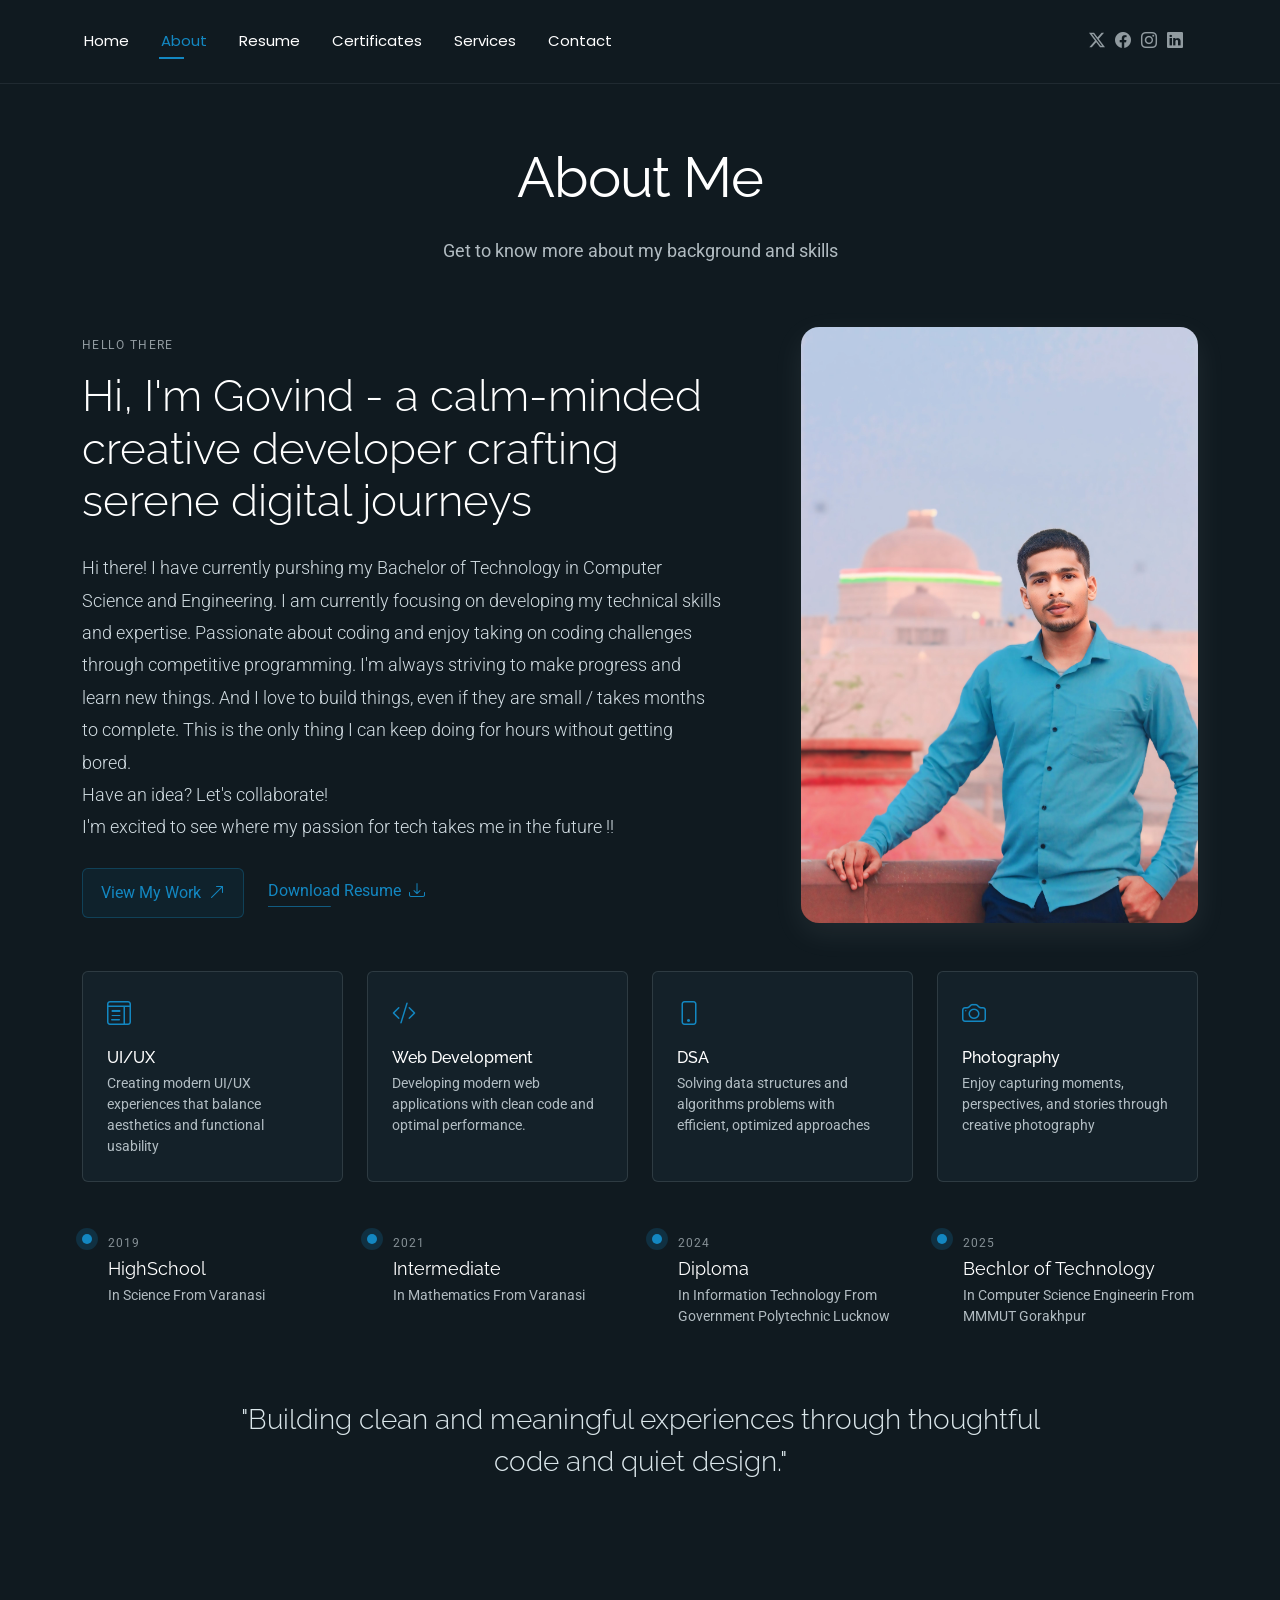
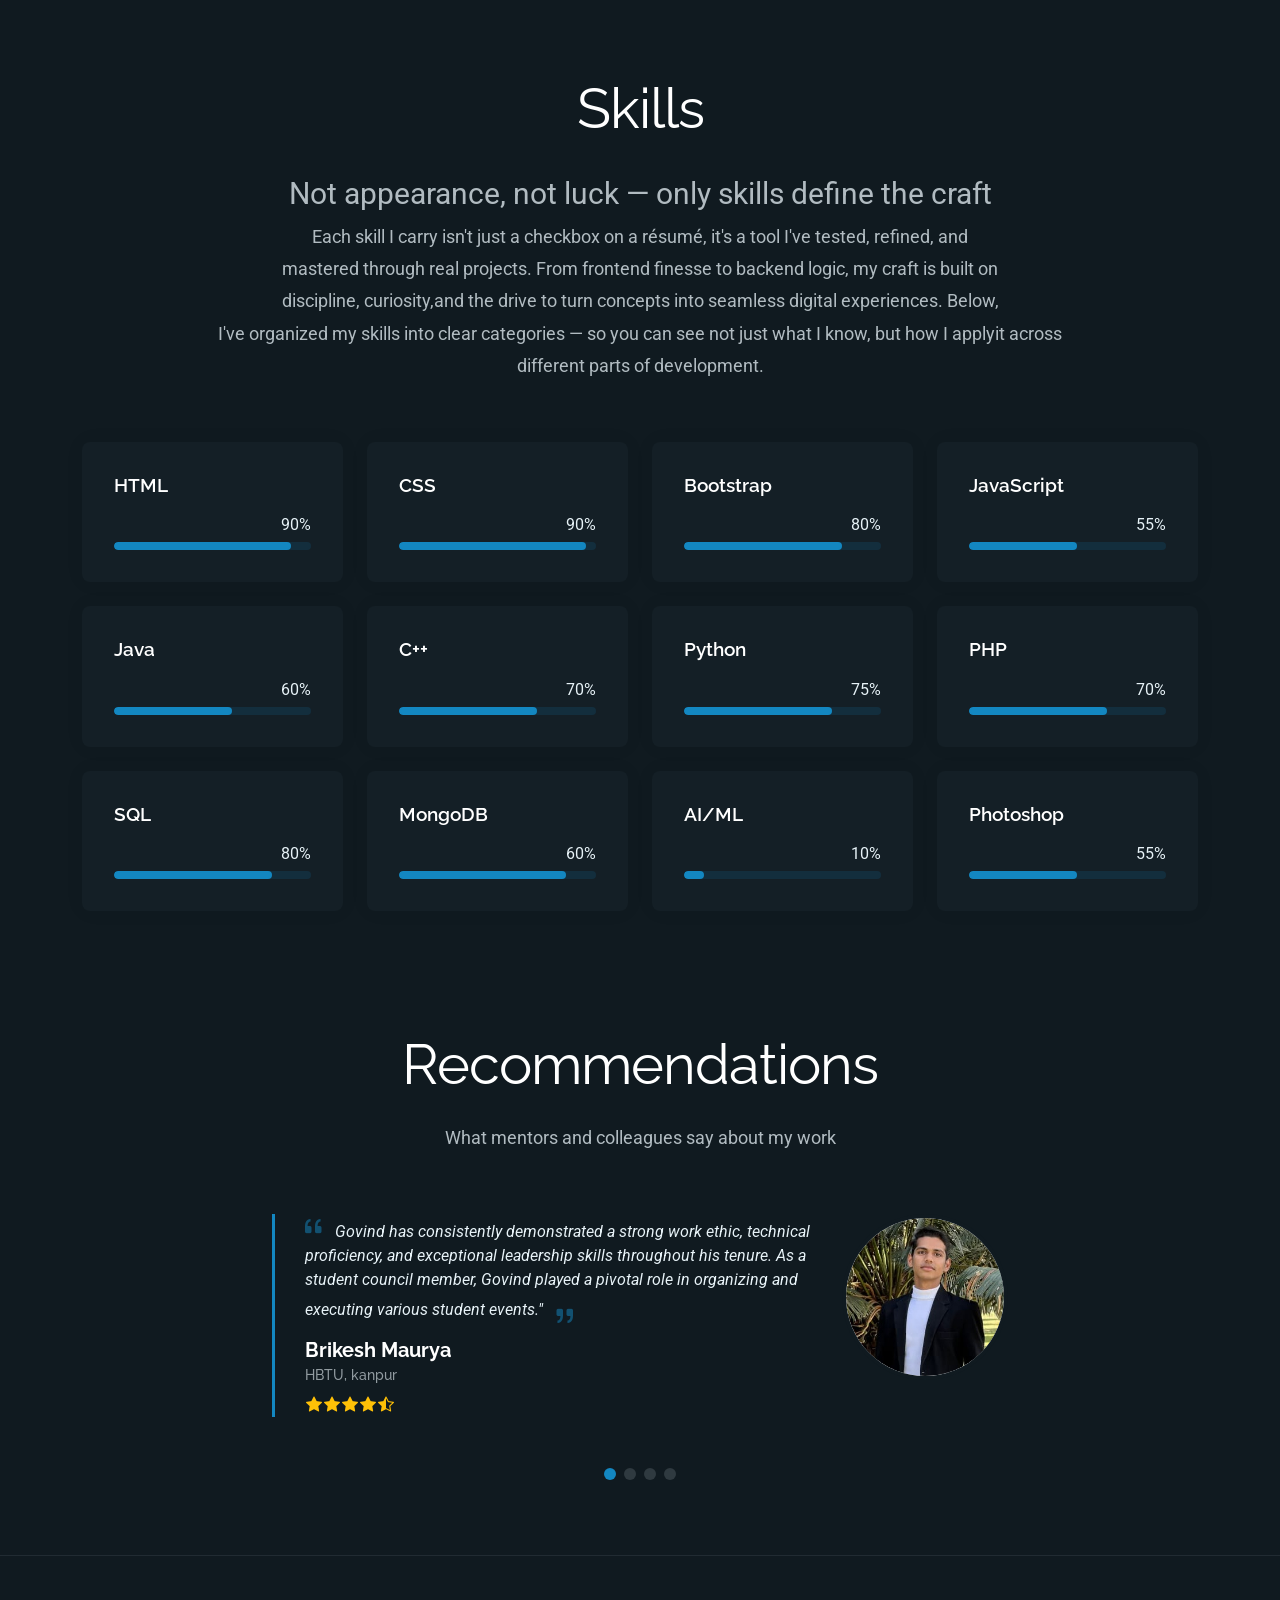
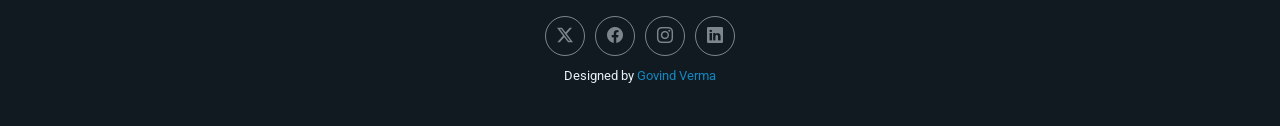
==== about.html @ 62020ef5 "Restructured project folders for Netlify deployment" ====
<!DOCTYPE html>
<html lang="en">

<head>
  <meta charset="utf-8">
  <meta content="width=device-width, initial-scale=1.0" name="viewport">
  <title>About-Govind Verma || Software Engineer</title>
  <meta name="description" content="">
  <meta name="keywords" content="">

  <!-- Favicons -->
  <link href="assets/img/profile/icon.png" rel="icon">
  <!-- Fonts -->
  <link href="https://fonts.googleapis.com" rel="preconnect">
  <link href="https://fonts.gstatic.com" rel="preconnect" crossorigin>
  <link href="https://fonts.googleapis.com/css2?family=Roboto:ital,wght@0,100;0,300;0,400;0,500;0,700;0,900;1,100;1,300;1,400;1,500;1,700;1,900&family=Poppins:ital,wght@0,100;0,200;0,300;0,400;0,500;0,600;0,700;0,800;0,900;1,100;1,200;1,300;1,400;1,500;1,600;1,700;1,800;1,900&family=Raleway:ital,wght@0,100;0,200;0,300;0,400;0,500;0,600;0,700;0,800;0,900;1,100;1,200;1,300;1,400;1,500;1,600;1,700;1,800;1,900&display=swap" rel="stylesheet">

  <!-- Vendor CSS Files -->
  <link href="assets/vendor/bootstrap/css/bootstrap.min.css" rel="stylesheet">
  <link href="assets/vendor/bootstrap-icons/bootstrap-icons.css" rel="stylesheet">
  <link href="assets/vendor/aos/aos.css" rel="stylesheet">
  <link href="assets/vendor/swiper/swiper-bundle.min.css" rel="stylesheet">
  <link href="assets/vendor/glightbox/css/glightbox.min.css" rel="stylesheet">

  <!-- Main CSS File -->
  <link href="assets/css/main.css" rel="stylesheet">
</head>

<body class="about-page">

  <header id="header" class="header d-flex align-items-center light-background sticky-top">
    <div class="container position-relative d-flex align-items-center justify-content-between">
      <nav id="navmenu" class="navmenu">
        <ul>
          <li><a href="index.html" >Home</a></li>
          <li><a href="about.html" class="active">About</a></li>
          <li><a href="resume.html">Resume</a></li>
          <li><a href="portfolio.html">Certificates</a></li>
          <li><a href="services.html">Services</a></li>
          <li><a href="contact.html">Contact</a></li>
        </ul>
        <i class="mobile-nav-toggle d-xl-none bi bi-list"></i>
      </nav>

       <div class="header-social-links">
        <a href="#" class="twitter"><i class="bi bi-twitter-x"></i></a>
        <a href="#" class="facebook"><i class="bi bi-facebook"></i></a>
        <a href="#" class="instagram"><i class="bi bi-instagram"></i></a>
        <a href="https://www.linkedin.com/in/govindverma07" class="linkedin"><i class="bi bi-linkedin"></i></a>
      </div>
    </div>
  </header>

  <main class="main">

    <!-- About Section -->
    <section id="about" class="about section">

      <!-- Section Title -->
      <div class="container section-title" data-aos="fade-up">
        <h2>About Me</h2>
        <p>Get to know more about my background and skills</p>
      </div><!-- End Section Title -->

      <div class="container" data-aos="fade-up" data-aos-delay="100">

        <!-- Intro + Photo -->
        <div class="row align-items-center justify-content-between gy-5 mb-5">
          <div class="col-lg-7" data-aos="fade-right" data-aos-delay="150">
            <div class="intro-content">
              <span class="eyebrow">Hello there</span>
              <h2 class="headline">Hi, I'm Govind - a calm-minded creative developer crafting serene digital journeys</h2>
              <p class="lead">
Hi there! I have currently purshing my Bachelor of Technology in Computer Science and Engineering.
I am currently focusing on developing my technical skills and expertise.
Passionate about coding and enjoy taking on coding challenges through competitive programming. I'm always striving to make progress and learn new things.
And I love to build things, even if they are small / takes months to complete. This is the only thing I can keep doing for hours without getting bored.
<br> Have an idea? Let's collaborate! <br>
I'm excited to see where my passion for tech takes me in the future !!              </p>
<div class="cta-group">
                <a href="#portfolio" class="btn-ghost">
                  View My Work <i class="bi bi-arrow-up-right"></i>
                </a>
                <a href="assets/img/Govind Detailed Resume.pdf" class="link-underline">
                  Download Resume <i class="bi bi-download"></i>
                </a>
              </div>
            </div>
          </div>

          <div class="col-lg-5" data-aos="zoom-in" data-aos-delay="250">
            <figure class="profile-figure text-center text-lg-end">
              <img src="assets/img/profile/img5.jpg" alt="Portrait of Alex" class="img-fluid profile-photo">
            </figure>
          </div>
        </div>
        <!-- End Intro + Photo -->

        <!-- Skills Grid -->
        <div class="mb-5">
          <div class="row g-4">
            <div class="col-6 col-md-4 col-lg-3" data-aos="fade-up" data-aos-delay="120">
              <div class="skill-item">
                <i class="bi bi-layout-text-window"></i>
                <h3>UI/UX</h3>
                <p>Creating modern UI/UX experiences that balance aesthetics and functional usability</p>
              </div>
            </div>
            <div class="col-6 col-md-4 col-lg-3" data-aos="fade-up" data-aos-delay="180">
              <div class="skill-item">
                <i class="bi bi-code-slash"></i>
                <h3>Web Development </h3>
                <p>Developing modern web applications with clean code and optimal performance.</p>
              </div>
            </div>
            <div class="col-6 col-md-4 col-lg-3" data-aos="fade-up" data-aos-delay="240">
              <div class="skill-item">
                <i class="bi bi-phone"></i>
                <h3>DSA</h3>
                <p>Solving data structures and algorithms problems with efficient, optimized approaches</p>
              </div>
            </div>
            <div class="col-6 col-md-4 col-lg-3" data-aos="fade-up" data-aos-delay="300">
              <div class="skill-item">
                <i class="bi bi-camera"></i>
                <h3>Photography</h3>
                <p>Enjoy capturing moments, perspectives, and stories through creative photography</p>
              </div>
            </div>
          </div>
        </div>
        <!-- End Skills Grid -->

        <!-- Journey Timeline -->
        <div class="mb-5">
          <div class="row g-4">
            <div class="col-md-6 col-lg-3" data-aos="fade-up" data-aos-delay="120">
              <article class="timeline-item">
                <span class="dot"></span>
                <time>2019</time>
                <h4>HighSchool</h4>
                <p>In Science From Varanasi</p>
              </article>
            </div>
            <div class="col-md-6 col-lg-3" data-aos="fade-up" data-aos-delay="180">
              <article class="timeline-item">
                <span class="dot"></span>
                <time>2021</time>
                <h4>Intermediate</h4>
                <p>In Mathematics From Varanasi</p>
              </article>
            </div>
            <div class="col-md-6 col-lg-3" data-aos="fade-up" data-aos-delay="240">
              <article class="timeline-item">
                <span class="dot"></span>
                <time>2024</time>
                <h4>Diploma</h4>
                <p>In Information Technology From Government Polytechnic Lucknow</p>
              </article>
            </div>
            <div class="col-md-6 col-lg-3" data-aos="fade-up" data-aos-delay="300">
              <article class="timeline-item">
                <span class="dot"></span>
                <time>2025</time>
                <h4>Bechlor of Technology </h4>
                <p>In Computer Science Engineerin From MMMUT Gorakhpur</p>
              </article>
            </div>
          </div>
        </div>
        <!-- End Journey Timeline -->

        <!-- Quote -->
        <blockquote class="personal-quote text-center mb-5" data-aos="fade-down" data-aos-delay="200">
          <p>"Building clean and meaningful experiences through thoughtful code and quiet design."</p>
        </blockquote>
        <!-- End Quote -->
      </div>

    </section><!-- /About Section -->

    <!-- Skills Section -->
    <section id="skills" class="skills section">

      <!-- Section Title -->
      <div class="container section-title" data-aos="fade-up">
        <h2>Skills</h2>
        <p style="font-size: 30px;">Not appearance, not luck — only skills define the craft</p>
        <p>Each skill I carry isn't just a checkbox on a résumé, it's a tool I've tested, refined, and mastered through real projects. From frontend finesse to backend logic, my craft is built on discipline, curiosity,and the drive to turn concepts into seamless digital experiences.
Below,<br> 
I've organized my skills into clear categories — so you can see not just what I know, but how I applyit across different parts of development.</p>
      </div><!-- End Section Title -->

      <div class="container" data-aos="fade-up" data-aos-delay="100">

        <div class="row g-4 skills-animation">

          <div class="col-md-6 col-lg-3" data-aos="fade-up" data-aos-delay="100">
            <div class="skill-box">
              <h3>HTML</h3>
              <span class="text-end d-block">90%</span>
              <div class="progress">
                <div class="progress-bar" role="progressbar" aria-valuenow="90" aria-valuemin="0" aria-valuemax="100"></div>
              </div>
            </div>
          </div>

          <div class="col-md-6 col-lg-3" data-aos="fade-up" data-aos-delay="200">
            <div class="skill-box">
              <h3>CSS</h3>
              <span class="text-end d-block">90%</span>
              <div class="progress">
                <div class="progress-bar" role="progressbar" aria-valuenow="95" aria-valuemin="0" aria-valuemax="100"></div>
              </div>
            </div>
          </div>

          <div class="col-md-6 col-lg-3" data-aos="fade-up" data-aos-delay="300">
            <div class="skill-box">
              <h3>Bootstrap</h3>
              <span class="text-end d-block">80%</span>
              <div class="progress">
                <div class="progress-bar" role="progressbar" aria-valuenow="80" aria-valuemin="0" aria-valuemax="100"></div>
              </div>
            </div>
          </div>

          <div class="col-md-6 col-lg-3" data-aos="fade-up" data-aos-delay="400">
            <div class="skill-box">
              <h3>JavaScript</h3>
              <span class="text-end d-block">55%</span>
              <div class="progress">
                <div class="progress-bar" role="progressbar" aria-valuenow="55" aria-valuemin="0" aria-valuemax="100">
                </div>
              </div>
            </div>
          </div>

        </div>

      </div><br>
      <div class="container" data-aos="fade-up" data-aos-delay="100">

        <div class="row g-4 skills-animation">

          <div class="col-md-6 col-lg-3" data-aos="fade-up" data-aos-delay="100">
            <div class="skill-box">
              <h3>Java</h3>
              <span class="text-end d-block">60%</span>
              <div class="progress">
                <div class="progress-bar" role="progressbar" aria-valuenow="60" aria-valuemin="0" aria-valuemax="100"></div>
              </div>
            </div>
          </div>

          <div class="col-md-6 col-lg-3" data-aos="fade-up" data-aos-delay="200">
            <div class="skill-box">
              <h3>C++</h3>
              <span class="text-end d-block">70%</span>
              <div class="progress">
                <div class="progress-bar" role="progressbar" aria-valuenow="70" aria-valuemin="0" aria-valuemax="100"></div>
              </div>
            </div>
          </div>

          <div class="col-md-6 col-lg-3" data-aos="fade-up" data-aos-delay="300">
            <div class="skill-box">
              <h3>Python</h3>
              <span class="text-end d-block">75%</span>
              <div class="progress">
                <div class="progress-bar" role="progressbar" aria-valuenow="75" aria-valuemin="0" aria-valuemax="100"></div>
              </div>
            </div>
          </div>

          <div class="col-md-6 col-lg-3" data-aos="fade-up" data-aos-delay="400">
            <div class="skill-box">
              <h3>PHP</h3>
              <span class="text-end d-block">70%</span>
              <div class="progress">
                <div class="progress-bar" role="progressbar" aria-valuenow="70" aria-valuemin="0" aria-valuemax="100">
                </div>
              </div>
            </div>
          </div>
        </div>
      </div><br>
<div class="container" data-aos="fade-up" data-aos-delay="100">

        <div class="row g-4 skills-animation">

          <div class="col-md-6 col-lg-3" data-aos="fade-up" data-aos-delay="100">
            <div class="skill-box">
              <h3>SQL</h3>
              <span class="text-end d-block">80%</span>
              <div class="progress">
                <div class="progress-bar" role="progressbar" aria-valuenow="80" aria-valuemin="0" aria-valuemax="100"></div>
              </div>
            </div>
          </div>

          <div class="col-md-6 col-lg-3" data-aos="fade-up" data-aos-delay="200">
            <div class="skill-box">
              <h3>MongoDB</h3>
              <span class="text-end d-block">60%</span>
              <div class="progress">
                <div class="progress-bar" role="progressbar" aria-valuenow="85" aria-valuemin="0" aria-valuemax="100"></div>
              </div>
            </div>
          </div>

          <div class="col-md-6 col-lg-3" data-aos="fade-up" data-aos-delay="300">
            <div class="skill-box">
              <h3>AI/ML</h3>
              <span class="text-end d-block">10%</span>
              <div class="progress">
                <div class="progress-bar" role="progressbar" aria-valuenow="10" aria-valuemin="0" aria-valuemax="100"></div>
              </div>
            </div>
          </div>

          <div class="col-md-6 col-lg-3" data-aos="fade-up" data-aos-delay="400">
            <div class="skill-box">
              <h3>Photoshop</h3>
              <span class="text-end d-block">55%</span>
              <div class="progress">
                <div class="progress-bar" role="progressbar" aria-valuenow="55" aria-valuemin="0" aria-valuemax="100">
                </div>
              </div>
            </div>
          </div>
        </div>
      </div>
    </section><!-- /Skills Section -->
    <!-- Testimonials Section -->
    <section id="testimonials" class="testimonials section">

      <!-- Section Title -->
      <div class="container section-title" data-aos="fade-up">
        <h2>Recommendations</h2>
        <p>What mentors and colleagues say about my work</p>
      </div><!-- End Section Title -->

      <div class="container" data-aos="fade-up" data-aos-delay="100">

        <div class="swiper init-swiper">
          <script type="application/json" class="swiper-config">
            {
              "loop": true,
              "speed": 600,
              "autoplay": {
                "delay": 5000
              },
              "slidesPerView": "auto",
              "pagination": {
                "el": ".swiper-pagination",
                "type": "bullets",
                "clickable": true
              }
            }
          </script>
          <div class="swiper-wrapper">

            <div class="swiper-slide">
              <div class="testimonial-item">
                <div class="row gy-4 justify-content-center">
                  <div class="col-lg-6">
                    <div class="testimonial-content">
                      <p>
                        <i class="bi bi-quote quote-icon-left"></i>
                        <span>Govind has consistently demonstrated a strong work ethic, technical proficiency, and exceptional leadership skills throughout his tenure. As a student council member, Govind played a pivotal role in organizing and executing various student events."</span>
                        <i class="bi bi-quote quote-icon-right"></i>
                      </p>
                      <h3>Brikesh Maurya</h3>
                      <h4>HBTU, kanpur</h4>
                      <div class="stars">
                        <i class="bi bi-star-fill"></i><i class="bi bi-star-fill"></i><i class="bi bi-star-fill"></i><i class="bi bi-star-fill"></i><i class="bi bi-star-half"></i>
                      </div>
                    </div>
                  </div>
                  <div class="col-lg-2 text-center">
                    <img src="assets/img/person/Brikesh.jpg" class="img-fluid testimonial-img" alt="">
                  </div>
                </div>
              </div>
            </div><!-- End testimonial item -->

            <div class="swiper-slide">
              <div class="testimonial-item">
                <div class="row gy-4 justify-content-center">
                  <div class="col-lg-6">
                    <div class="testimonial-content">
                      <p>
                        <i class="bi bi-quote quote-icon-left"></i>
                        <span>I am pleased to recommend Govind for his exceptional technical and leadership skills. As a Technical Executive, he oversaw technical operations using advanced methodologies to achieve project milestones and foster innovation.</span>
                        <i class="bi bi-quote quote-icon-right"></i>
                      </p>
                      <h3>Shahjad Ali</h3>
                      <h4>MMMUT, Gorakhpur</h4>
                      <div class="stars">
                        <i class="bi bi-star-fill"></i><i class="bi bi-star-fill"></i><i class="bi bi-star-fill"></i><i class="bi bi-star-fill"></i><i class="bi bi-star-fill"></i>
                      </div>
                    </div>
                  </div>
                  <div class="col-lg-2 text-center">
                    <img src="assets/img/person/Shahjad.jpeg" class="img-fluid testimonial-img" alt="">
                  </div>
                </div>
              </div>
            </div><!-- End testimonial item -->

            <div class="swiper-slide">
              <div class="testimonial-item">
                <div class="row gy-4 justify-content-center">
                  <div class="col-lg-6">
                    <div class="testimonial-content">
                      <p>
                        <i class="bi bi-quote quote-icon-left"></i>
                        <span>I consider myself incredibly fortunate to have met Govind during our university journey. He has been an exceptional friend and a pillar of support throughout our time in the Computer Science and Engineering department.</span>
                        <i class="bi bi-quote quote-icon-right"></i>
                      </p>
                      <h3>Ankur Kumar</h3>
                      <h4>MMMUT, Gorakhpur</h4>
                      <div class="stars">
                        <i class="bi bi-star-fill"></i><i class="bi bi-star-fill"></i><i class="bi bi-star-fill"></i><i class="bi bi-star-half"></i><i class="bi bi-star-half"></i>
                      </div>
                    </div>
                  </div>
                  <div class="col-lg-2 text-center">
                    <img src="assets/img/person/Ankur.jpeg" class="img-fluid testimonial-img" alt="">
                  </div>
                </div>
              </div>
            </div><!-- End testimonial item -->

            <div class="swiper-slide">
              <div class="testimonial-item">
                <div class="row gy-4 justify-content-center">
                  <div class="col-lg-6">
                    <div class="testimonial-content">
                      <p>
                        <i class="bi bi-quote quote-icon-left"></i>
                        <span>Govind Verma is the ideal front-ender: incredibly knowledgeable on the technical end, but with a thoughtful and keen eye to the human elements that produce delightful experiences. We've had the pleasure of working together on technical writing projects and I always walk away a better person from them.</span>
                        <i class="bi bi-quote quote-icon-right"></i>
                      </p>
                      <h3>Nikhil Rai </h3>
                      <h4>UI/UX Designer, Noida</h4>
                      <div class="stars">
                        <i class="bi bi-star-fill"></i><i class="bi bi-star-fill"></i><i class="bi bi-star-fill"></i><i class="bi bi-star-half"></i><i class="bi bi-star-half"></i>
                      </div>
                    </div>
                  </div>
                  <div class="col-lg-2 text-center">
                    <img src="assets/img/person/Nikhil Rai.jpg" class="img-fluid testimonial-img" alt="">
                  </div>
                </div>
              </div>
            </div><!-- End testimonial item -->

          </div>
          <div class="swiper-pagination"></div>
        </div>

      </div>

    </section><!-- /Testimonials Section -->

  </main>

<footer id="footer" class="footer">

    <div class="container">
      <div class="social-links d-flex justify-content-center">
        <a href="#" class="twitter"><i class="bi bi-twitter-x"></i></a>
        <a href="#" class="facebook"><i class="bi bi-facebook"></i></a>
        <a href="#" class="instagram"><i class="bi bi-instagram"></i></a>
        <a href="https://www.linkedin.com/in/govindverma07" class="linkedin"><i class="bi bi-linkedin"></i></a>
      
      </div>
      <div class="credits">
        Designed by <a href="https://www.linkedin.com/in/govindverma07">Govind Verma</a>
      </div>
    </div>

  </footer>

  <!-- Scroll Top -->
  <a href="#" id="scroll-top" class="scroll-top d-flex align-items-center justify-content-center"><i class="bi bi-arrow-up-short"></i></a>

  <!-- Preloader -->
  <div id="preloader"></div>

  <!-- Vendor JS Files -->
  <script src="assets/vendor/bootstrap/js/bootstrap.bundle.min.js"></script>
  <script src="assets/vendor/php-email-form/validate.js"></script>
  <script src="assets/vendor/aos/aos.js"></script>
  <script src="assets/vendor/typed.js/typed.umd.js"></script>
  <script src="assets/vendor/waypoints/noframework.waypoints.js"></script>
  <script src="assets/vendor/purecounter/purecounter_vanilla.js"></script>
  <script src="assets/vendor/swiper/swiper-bundle.min.js"></script>
  <script src="assets/vendor/imagesloaded/imagesloaded.pkgd.min.js"></script>
  <script src="assets/vendor/isotope-layout/isotope.pkgd.min.js"></script>
  <script src="assets/vendor/glightbox/js/glightbox.min.js"></script>

  <!-- Main JS File -->
  <script src="assets/js/main.js"></script>

</body>

</html>
---- assets/css/main.css ----
/**
* Template Name: FolioOne
* Template URL: https://bootstrapmade.com/folioone-bootstrap-portfolio-website-template/
* Updated: Aug 23 2025 with Bootstrap v5.3.7
* Author: BootstrapMade.com
* License: https://bootstrapmade.com/license/
*/

/*--------------------------------------------------------------
# Font & Color Variables
# Help: https://bootstrapmade.com/color-system/
--------------------------------------------------------------*/
/* Fonts */
:root {
  --default-font: "Roboto",  system-ui, -apple-system, "Segoe UI", Roboto, "Helvetica Neue", Arial, "Noto Sans", "Liberation Sans", sans-serif, "Apple Color Emoji", "Segoe UI Emoji", "Segoe UI Symbol", "Noto Color Emoji";
  --heading-font: "Raleway",  sans-serif;
  --nav-font: "Poppins",  sans-serif;
}

/* Global Colors - The following color variables are used throughout the website. Updating them here will change the color scheme of the entire website */
:root { 
  --background-color: #101a20; /* Background color for the entire website, including individual sections */
  --default-color: #e7f2f7; /* Default color used for the majority of the text content across the entire website */
  --heading-color: #ffffff; /* Color for headings, subheadings and title throughout the website */
  --accent-color: #1387c1; /* Accent color that represents your brand on the website. It's used for buttons, links, and other elements that need to stand out */
  --surface-color: #141f26; /* The surface color is used as a background of boxed elements within sections, such as cards, icon boxes, or other elements that require a visual separation from the global background. */
  --contrast-color: #ffffff; /* Contrast color for text, ensuring readability against backgrounds of accent, heading, or default colors. */
}

/* Nav Menu Colors - The following color variables are used specifically for the navigation menu. They are separate from the global colors to allow for more customization options */
:root {
  --nav-color: #ffffff;  /* The default color of the main navmenu links */
  --nav-hover-color: #1387c1; /* Applied to main navmenu links when they are hovered over or active */
  --nav-mobile-background-color: #213642; /* Used as the background color for mobile navigation menu */
  --nav-dropdown-background-color: #051117; /* Used as the background color for dropdown items that appear when hovering over primary navigation items */
  --nav-dropdown-color: #e7f2f7; /* Used for navigation links of the dropdown items in the navigation menu. */
  --nav-dropdown-hover-color: #1387c1; /* Similar to --nav-hover-color, this color is applied to dropdown navigation links when they are hovered over. */
}

/* Color Presets - These classes override global colors when applied to any section or element, providing reuse of the sam color scheme. */

.light-background {
  --background-color: #142027;
  --surface-color: #325264;
}

.dark-background {
  --background-color: #0b1419;
  --default-color: #ffffff;
  --heading-color: #ffffff;
  --surface-color: #252525;
  --contrast-color: #ffffff;
}

/* Smooth scroll */
:root {
  scroll-behavior: smooth;
}

/*--------------------------------------------------------------
# General Styling & Shared Classes
--------------------------------------------------------------*/
body {
  color: var(--default-color);
  background-color: var(--background-color);
  font-family: var(--default-font);
}

a {
  color: var(--accent-color);
  text-decoration: none;
  transition: 0.3s;
}

a:hover {
  color: color-mix(in srgb, var(--accent-color), transparent 25%);
  text-decoration: none;
}

h1,
h2,
h3,
h4,
h5,
h6 {
  color: var(--heading-color);
  font-family: var(--heading-font);
}

/* PHP Email Form Messages
------------------------------*/
.php-email-form .error-message {
  display: none;
  background: #df1529;
  color: #ffffff;
  text-align: left;
  padding: 15px;
  margin-bottom: 24px;
  font-weight: 600;
}

.php-email-form .sent-message {
  display: none;
  color: #ffffff;
  background: #059652;
  text-align: center;
  padding: 15px;
  margin-bottom: 24px;
  font-weight: 600;
}

.php-email-form .loading {
  display: none;
  background: var(--surface-color);
  text-align: center;
  padding: 15px;
  margin-bottom: 24px;
}

.php-email-form .loading:before {
  content: "";
  display: inline-block;
  border-radius: 50%;
  width: 24px;
  height: 24px;
  margin: 0 10px -6px 0;
  border: 3px solid var(--accent-color);
  border-top-color: var(--surface-color);
  animation: php-email-form-loading 1s linear infinite;
}

@keyframes php-email-form-loading {
  0% {
    transform: rotate(0deg);
  }

  100% {
    transform: rotate(360deg);
  }
}

/*--------------------------------------------------------------
# Global Header
--------------------------------------------------------------*/
.header {
  --background-color: rgba(255, 255, 255, 0);
  color: var(--default-color);
  background-color: var(--background-color);
  padding: 15px 0;
  transition: all 0.5s;
  z-index: 997;
  border-bottom: 1px solid color-mix(in srgb, var(--default-color), transparent 92%);
}

.header .logo {
  line-height: 1;
}

.header .logo img {
  max-height: 36px;
  margin-right: 8px;
}

.header .logo h1 {
  font-size: 32px;
  margin: 0;
  font-weight: 400;
  color: var(--heading-color);
}

.header .header-social-links {
  padding-right: 15px;
}

.header .header-social-links a {
  color: color-mix(in srgb, var(--default-color), transparent 40%);
  padding-left: 6px;
  display: inline-block;
  transition: 0.3s;
  font-size: 16px;
}

.header .header-social-links a:hover {
  color: var(--default-color);
}

.header .header-social-links a i {
  line-height: 0px;
}

@media (max-width: 1200px) {
  .header .logo {
    order: 1;
  }

  .header .header-social-links {
    order: 2;
  }

  .header .navmenu {
    order: 3;
  }
}

/* Global Header on Scroll
------------------------------*/
.scrolled .header {
  --background-color: rgba(16, 26, 32, 0.9);
}

/*--------------------------------------------------------------
# Navigation Menu
--------------------------------------------------------------*/
/* Desktop Navigation */
@media (min-width: 1200px) {
  .navmenu {
    padding: 0;
  }

  .navmenu ul {
    margin: 0;
    padding: 0;
    display: flex;
    list-style: none;
    align-items: center;
  }

  .navmenu li {
    position: relative;
  }

  .navmenu>ul>li {
    white-space: nowrap;
    padding: 15px 28px 15px 0;
  }

  .navmenu>ul>li:last-child {
    padding-right: 0;
  }

  .navmenu a,
  .navmenu a:focus {
    color: var(--nav-color);
    font-size: 15px;
    padding: 0 2px;
    font-family: var(--nav-font);
    font-weight: 400;
    display: flex;
    align-items: center;
    justify-content: space-between;
    white-space: nowrap;
    transition: 0.3s;
    position: relative;
  }

  .navmenu a i,
  .navmenu a:focus i {
    font-size: 12px;
    line-height: 0;
    margin-left: 5px;
    transition: 0.3s;
  }

  .navmenu>ul>li>a:before {
    content: "";
    position: absolute;
    height: 2px;
    bottom: -6px;
    left: 0;
    background-color: var(--nav-hover-color);
    visibility: hidden;
    width: 0px;
    transition: all 0.3s ease-in-out 0s;
  }

  .navmenu a:hover:before,
  .navmenu li:hover>a:before,
  .navmenu .active:before {
    visibility: visible;
    width: 25px;
  }

  .navmenu li:hover>a,
  .navmenu .active,
  .navmenu .active:focus {
    color: var(--nav-hover-color);
  }

  .navmenu .dropdown ul {
    margin: 0;
    padding: 10px 0;
    background: var(--nav-dropdown-background-color);
    display: block;
    position: absolute;
    visibility: hidden;
    left: -5px;
    top: 130%;
    opacity: 0;
    transition: 0.3s;
    border-radius: 4px;
    z-index: 99;
    box-shadow: 0px 0px 30px rgba(0, 0, 0, 0.1);
  }

  .navmenu .dropdown ul li {
    min-width: 200px;
  }

  .navmenu .dropdown ul a {
    padding: 10px 20px;
    font-size: 15px;
    text-transform: none;
    color: var(--nav-dropdown-color);
  }

  .navmenu .dropdown ul a i {
    font-size: 12px;
  }

  .navmenu .dropdown ul a:hover,
  .navmenu .dropdown ul .active:hover,
  .navmenu .dropdown ul li:hover>a {
    color: var(--nav-dropdown-hover-color);
  }

  .navmenu .dropdown:hover>ul {
    opacity: 1;
    top: 100%;
    visibility: visible;
  }

  .navmenu .dropdown .dropdown ul {
    top: 0;
    left: -90%;
    visibility: hidden;
  }

  .navmenu .dropdown .dropdown:hover>ul {
    opacity: 1;
    top: 0;
    left: -100%;
    visibility: visible;
  }
}

/* Mobile Navigation */
@media (max-width: 1199px) {
  .mobile-nav-toggle {
    color: var(--nav-color);
    font-size: 28px;
    line-height: 0;
    margin-right: 10px;
    cursor: pointer;
    transition: color 0.3s;
  }

  .navmenu {
    padding: 0;
    z-index: 9997;
  }

  .navmenu ul {
    display: none;
    list-style: none;
    position: absolute;
    inset: 60px 20px 20px 20px;
    padding: 10px 0;
    margin: 0;
    border-radius: 6px;
    background-color: var(--nav-mobile-background-color);
    border: 1px solid color-mix(in srgb, var(--default-color), transparent 90%);
    box-shadow: none;
    overflow-y: auto;
    transition: 0.3s;
    z-index: 9998;
  }

  .navmenu a,
  .navmenu a:focus {
    color: var(--nav-dropdown-color);
    padding: 10px 20px;
    font-family: var(--nav-font);
    font-size: 17px;
    font-weight: 500;
    display: flex;
    align-items: center;
    justify-content: space-between;
    white-space: nowrap;
    transition: 0.3s;
  }

  .navmenu a i,
  .navmenu a:focus i {
    font-size: 12px;
    line-height: 0;
    margin-left: 5px;
    width: 30px;
    height: 30px;
    display: flex;
    align-items: center;
    justify-content: center;
    border-radius: 50%;
    transition: 0.3s;
    background-color: color-mix(in srgb, var(--accent-color), transparent 90%);
  }

  .navmenu a i:hover,
  .navmenu a:focus i:hover {
    background-color: var(--accent-color);
    color: var(--contrast-color);
  }

  .navmenu a:hover,
  .navmenu .active,
  .navmenu .active:focus {
    color: var(--nav-dropdown-hover-color);
  }

  .navmenu .active i,
  .navmenu .active:focus i {
    background-color: var(--accent-color);
    color: var(--contrast-color);
    transform: rotate(180deg);
  }

  .navmenu .dropdown ul {
    position: static;
    display: none;
    z-index: 99;
    padding: 10px 0;
    margin: 10px 20px;
    background-color: var(--nav-dropdown-background-color);
    transition: all 0.5s ease-in-out;
  }

  .navmenu .dropdown ul ul {
    background-color: rgba(33, 37, 41, 0.1);
  }

  .navmenu .dropdown>.dropdown-active {
    display: block;
    background-color: rgba(33, 37, 41, 0.03);
  }

  .mobile-nav-active {
    overflow: hidden;
  }

  .mobile-nav-active .mobile-nav-toggle {
    color: #fff;
    position: absolute;
    font-size: 32px;
    top: 15px;
    right: 15px;
    margin-right: 0;
    z-index: 9999;
  }

  .mobile-nav-active .navmenu {
    position: fixed;
    overflow: hidden;
    inset: 0;
    background: rgba(33, 37, 41, 0.8);
    transition: 0.3s;
  }

  .mobile-nav-active .navmenu>ul {
    display: block;
  }
}

/*--------------------------------------------------------------
# Global Footer
--------------------------------------------------------------*/
.footer {
  color: var(--default-color);
  background-color: var(--background-color);
  font-size: 14px;
  padding: 40px 0;
  position: relative;
  border-top: 1px solid color-mix(in srgb, var(--default-color), transparent 92%);
}

.footer .copyright p {
  margin-bottom: 0;
}

.footer .social-links {
  margin-top: 20px;
}

.footer .social-links a {
  display: flex;
  align-items: center;
  justify-content: center;
  width: 40px;
  height: 40px;
  border-radius: 50%;
  border: 1px solid color-mix(in srgb, var(--default-color), transparent 50%);
  font-size: 16px;
  color: color-mix(in srgb, var(--default-color), transparent 50%);
  margin: 0 5px;
  transition: 0.3s;
}

.footer .social-links a:hover {
  color: var(--accent-color);
  border-color: var(--accent-color);
}

.footer .credits {
  margin-top: 10px;
  font-size: 13px;
  text-align: center;
}

/*--------------------------------------------------------------
# Preloader
--------------------------------------------------------------*/
#preloader {
  position: fixed;
  inset: 0;
  z-index: 9999;
  overflow: hidden;
  background-color: var(--background-color);
  transition: all 0.6s ease-out;
  width: 100%;
  height: 100vh;
}

#preloader:before,
#preloader:after {
  content: "";
  position: absolute;
  border: 4px solid var(--accent-color);
  border-radius: 50%;
  animation: animate-preloader 2s cubic-bezier(0, 0.2, 0.8, 1) infinite;
}

#preloader:after {
  animation-delay: -0.5s;
}

@keyframes animate-preloader {
  0% {
    width: 10px;
    height: 10px;
    top: calc(50% - 5px);
    left: calc(50% - 5px);
    opacity: 1;
  }

  100% {
    width: 72px;
    height: 72px;
    top: calc(50% - 36px);
    left: calc(50% - 36px);
    opacity: 0;
  }
}

/*--------------------------------------------------------------
# Scroll Top Button
--------------------------------------------------------------*/
.scroll-top {
  position: fixed;
  visibility: hidden;
  opacity: 0;
  right: 15px;
  bottom: -15px;
  z-index: 99999;
  background-color: var(--accent-color);
  width: 44px;
  height: 44px;
  border-radius: 50px;
  transition: all 0.4s;
}

.scroll-top i {
  font-size: 24px;
  color: var(--contrast-color);
  line-height: 0;
}

.scroll-top:hover {
  background-color: color-mix(in srgb, var(--accent-color), transparent 20%);
  color: var(--contrast-color);
}

.scroll-top.active {
  visibility: visible;
  opacity: 1;
  bottom: 15px;
}

/*--------------------------------------------------------------
# Disable aos animation delay on mobile devices
--------------------------------------------------------------*/
@media screen and (max-width: 768px) {
  [data-aos-delay] {
    transition-delay: 0 !important;
  }
}

/*--------------------------------------------------------------
# Global Page Titles & Breadcrumbs
--------------------------------------------------------------*/
.page-title {
  color: var(--default-color);
  background-color: var(--background-color);
  position: relative;
}

.page-title .heading {
  padding: 80px 0;
  border-top: 1px solid color-mix(in srgb, var(--default-color), transparent 90%);
}

.page-title .heading h1 {
  font-size: 38px;
  font-weight: 700;
}

.page-title nav {
  background-color: color-mix(in srgb, var(--default-color), transparent 96%);
  padding: 20px 0;
}

.page-title nav ol {
  display: flex;
  flex-wrap: wrap;
  list-style: none;
  padding: 0;
  margin: 0;
  font-size: 16px;
  font-weight: 400;
}

.page-title nav ol li+li {
  padding-left: 10px;
}

.page-title nav ol li+li::before {
  content: "/";
  display: inline-block;
  padding-right: 10px;
  color: color-mix(in srgb, var(--default-color), transparent 70%);
}

/*--------------------------------------------------------------
# Global Sections
--------------------------------------------------------------*/
section,
.section {
  color: var(--default-color);
  background-color: var(--background-color);
  padding: 60px 0;
  scroll-margin-top: 100px;
  overflow: clip;
}

@media (max-width: 1199px) {

  section,
  .section {
    scroll-margin-top: 66px;
  }
}

/*--------------------------------------------------------------
# Global Section Titles
--------------------------------------------------------------*/
.section-title {
  text-align: center;
  padding-bottom: 60px;
  position: relative;
}

.section-title h2 {
  font-size: 3.5rem;
  font-weight: 400;
  line-height: 1.2;
  color: var(--heading-color);
  margin-bottom: 1.5rem;
  letter-spacing: -1px;
}

@media (max-width: 768px) {
  .section-title h2 {
    font-size: 2.5rem;
  }
}

.section-title p {
  font-size: 1.125rem;
  line-height: 1.8;
  color: color-mix(in srgb, var(--default-color), transparent 25%);
  max-width: 900px;
  margin: 0 auto;
  text-wrap: balance;
}

/*--------------------------------------------------------------
# Hero Section
--------------------------------------------------------------*/
.hero {
  padding: 80px 0;
  min-height: 100vh;
  display: flex;
  align-items: center;
}

.hero .hero-content h1 {
  font-size: 3.5rem;
  font-weight: 700;
  margin-bottom: 1rem;
  line-height: 1.2;
}

.hero .hero-content h1 .highlight {
  color: var(--accent-color);
  position: relative;
}

.hero .hero-content h1 .highlight::after {
  content: "";
  position: absolute;
  bottom: 0;
  left: 0;
  width: 100%;
  height: 3px;
  background: linear-gradient(90deg, var(--accent-color), color-mix(in srgb, var(--accent-color), transparent 50%));
  border-radius: 2px;
}

@media (max-width: 768px) {
  .hero .hero-content h1 {
    font-size: 2.5rem;
  }
}

.hero .hero-content h2 {
  font-size: 1.5rem;
  font-weight: 400;
  margin-bottom: 2rem;
  color: color-mix(in srgb, var(--default-color), transparent 20%);
}

.hero .hero-content h2 .typed {
  color: var(--accent-color);
  font-weight: 600;
}

@media (max-width: 768px) {
  .hero .hero-content h2 {
    font-size: 1.25rem;
  }
}

.hero .hero-content p {
  font-size: 1.1rem;
  line-height: 1.6;
  margin-bottom: 2.5rem;
  color: color-mix(in srgb, var(--default-color), transparent 30%);
}

.hero .hero-actions {
  display: flex;
  gap: 1rem;
  margin-bottom: 3rem;
}

.hero .hero-actions .btn {
  padding: 12px 30px;
  border-radius: 50px;
  font-weight: 600;
  text-decoration: none;
  transition: all 0.3s ease;
  border: 2px solid;
}

.hero .hero-actions .btn.btn-primary {
  background: var(--accent-color);
  color: var(--contrast-color);
  border-color: var(--accent-color);
}

.hero .hero-actions .btn.btn-primary:hover {
  background: color-mix(in srgb, var(--accent-color), black 15%);
  border-color: color-mix(in srgb, var(--accent-color), black 15%);
  transform: translateY(-2px);
}

.hero .hero-actions .btn.btn-outline {
  background: transparent;
  color: var(--accent-color);
  border-color: var(--accent-color);
}

.hero .hero-actions .btn.btn-outline:hover {
  transform: translateY(-2px);
}

@media (max-width: 576px) {
  .hero .hero-actions {
    flex-direction: column;
  }

  .hero .hero-actions .btn {
    text-align: center;
  }
}

.hero .social-links {
  display: flex;
  gap: 1rem;
}

.hero .social-links a {
  width: 45px;
  height: 45px;
  background: var(--surface-color);
  border-radius: 50%;
  display: flex;
  align-items: center;
  justify-content: center;
  color: var(--default-color);
  font-size: 1.2rem;
  transition: all 0.3s ease;
}

.hero .social-links a:hover {
  background: var(--accent-color);
  color: var(--contrast-color);
  transform: translateY(-3px);
  box-shadow: 0 8px 25px color-mix(in srgb, var(--accent-color), transparent 70%);
}

.hero .hero-image {
  position: relative;
}

.hero .hero-image .image-wrapper {
  position: relative;
  max-width: 450px;
  margin: 0 auto;
}

.hero .hero-image .image-wrapper img {
  border-radius: 20px;
  box-shadow: 0 5px 15px color-mix(in srgb, var(--default-color), transparent 95%);
  transition: all 0.4s cubic-bezier(0.25, 0.46, 0.45, 0.94);
  position: relative;
}

.hero .hero-image .image-wrapper img:hover {
  transform: scale(1.02);
  box-shadow: 0 0 0 3px rgba(19, 135, 193, 0.3),
              0 0 20px rgba(19, 135, 193, 0.5),
              0 0 40px rgba(19, 135, 193, 0.6),
              0 0 60px rgba(19, 135, 193, 0.4),
              0 5px 15px rgba(0, 0, 0, 0.3);
  animation: borderGlow 1.2s ease-in-out infinite;
}

.hero .hero-image .floating-elements {
  position: absolute;
  top: 0;
  left: 0;
  right: 0;
  bottom: 0;
  pointer-events: none;
}

.hero .hero-image .floating-elements .floating-card {
  position: absolute;
  background: var(--surface-color);
  padding: 15px 20px;
  border-radius: 15px;
  box-shadow: 0 10px 30px color-mix(in srgb, var(--default-color), transparent 90%);
  display: flex;
  align-items: center;
  gap: 10px;
  font-weight: 600;
  animation: float 3s ease-in-out infinite;
}

.hero .hero-image .floating-elements .floating-card i {
  font-size: 1.5rem;
  color: var(--accent-color);
}

.hero .hero-image .floating-elements .floating-card.design {
  top: 10%;
  right: -10%;
  animation-delay: 0s;
}

.hero .hero-image .floating-elements .floating-card.code {
  bottom: 30%;
  left: -15%;
  animation-delay: 1s;
}

.hero .hero-image .floating-elements .floating-card.creativity {
  top: 60%;
  right: -5%;
  animation-delay: 2s;
}

@media (max-width: 992px) {
  .hero .hero-image .floating-elements .floating-card {
    display: none;
  }
}

@keyframes float {

  0%,
  100% {
    transform: translateY(0px);
  }

  50% {
    transform: translateY(-10px);
  }
}

@keyframes magicShimmer {
  0% {
    box-shadow: 0 0 0 3px rgba(19, 135, 193, 0.3),
                0 0 20px rgba(19, 135, 193, 0.5),
                0 0 40px rgba(19, 135, 193, 0.6),
                0 0 60px rgba(19, 135, 193, 0.4),
                0 5px 15px rgba(0, 0, 0, 0.3);
  }
  25% {
    box-shadow: 0 0 0 4px rgba(19, 135, 193, 0.5),
                0 0 25px rgba(19, 135, 193, 0.7),
                0 0 50px rgba(19, 135, 193, 0.8),
                0 0 80px rgba(19, 135, 193, 0.6),
                0 5px 15px rgba(0, 0, 0, 0.3);
  }
  50% {
    box-shadow: 0 0 0 5px rgba(19, 135, 193, 0.6),
                0 0 30px rgba(19, 135, 193, 0.8),
                0 0 60px rgba(19, 135, 193, 0.9),
                0 0 100px rgba(19, 135, 193, 0.7),
                0 5px 15px rgba(0, 0, 0, 0.3);
  }
  75% {
    box-shadow: 0 0 0 4px rgba(19, 135, 193, 0.5),
                0 0 25px rgba(19, 135, 193, 0.7),
                0 0 50px rgba(19, 135, 193, 0.8),
                0 0 80px rgba(19, 135, 193, 0.6),
                0 5px 15px rgba(0, 0, 0, 0.3);
  }
  100% {
    box-shadow: 0 0 0 3px rgba(19, 135, 193, 0.3),
                0 0 20px rgba(19, 135, 193, 0.5),
                0 0 40px rgba(19, 135, 193, 0.6),
                0 0 60px rgba(19, 135, 193, 0.4),
                0 5px 15px rgba(0, 0, 0, 0.3);
  }
}

@media (max-width: 992px) {
  .hero .hero-content {
    text-align: center;
    margin-bottom: 3rem;
  }
}

/*--------------------------------------------------------------
# About Section
--------------------------------------------------------------*/
.about .intro-content .eyebrow {
  display: inline-block;
  letter-spacing: 0.12em;
  text-transform: uppercase;
  font-size: 12px;
  color: color-mix(in srgb, var(--default-color), transparent 40%);
  margin-bottom: 16px;
}

.about .intro-content .headline {
  font-family: var(--heading-font);
  font-weight: 300;
  line-height: 1.2;
  font-size: clamp(28px, 4vw, 44px);
  margin: 0 0 24px 0;
}

.about .intro-content .lead {
  font-size: 18px;
  line-height: 1.8;
  color: color-mix(in srgb, var(--default-color), transparent 10%);
  margin-bottom: 24px;
}

.about .intro-content p {
  line-height: 1.8;
  margin-bottom: 24px;
  color: color-mix(in srgb, var(--default-color), transparent 5%);
}

.about .intro-content .cta-group {
  display: flex;
  gap: 24px;
  align-items: center;
  margin-top: 24px;
}

.about .intro-content .cta-group .btn-ghost {
  display: inline-flex;
  align-items: center;
  gap: 8px;
  padding: 12px 18px;
  border-radius: 6px;
  color: var(--accent-color);
  background: color-mix(in srgb, var(--accent-color), transparent 92%);
  border: 1px solid color-mix(in srgb, var(--accent-color), transparent 70%);
  transition: 0.3s ease-in-out;
}

.about .intro-content .cta-group .btn-ghost:hover,
.about .intro-content .cta-group .btn-ghost:focus {
  color: var(--contrast-color);
  background: var(--accent-color);
  border-color: var(--accent-color);
  outline: none;
  box-shadow: 0 0 0 3px color-mix(in srgb, var(--accent-color), transparent 70%);
}

.about .intro-content .cta-group .link-underline {
  display: inline-flex;
  align-items: center;
  gap: 8px;
  position: relative;
  color: var(--accent-color);
  padding-bottom: 4px;
  transition: 0.3s ease-in-out;
}

.about .intro-content .cta-group .link-underline::after {
  content: "";
  position: absolute;
  left: 0;
  right: 0;
  bottom: 0;
  height: 1px;
  background: color-mix(in srgb, var(--accent-color), transparent 40%);
  transform: scaleX(0.4);
  transform-origin: left;
  transition: 0.3s ease-in-out;
}

.about .intro-content .cta-group .link-underline:hover,
.about .intro-content .cta-group .link-underline:focus {
  color: color-mix(in srgb, var(--accent-color), transparent 10%);
  outline: none;
}

.about .intro-content .cta-group .link-underline:hover::after,
.about .intro-content .cta-group .link-underline:focus::after {
  transform: scaleX(1);
}

.about .profile-figure {
  margin: 0;
}

.about .profile-figure .profile-photo {
  width: 88%;
  max-width: 440px;
  border-radius: 18px;
  box-shadow: 0 10px 30px color-mix(in srgb, var(--default-color), transparent 92%);
  transform: translateY(0);
  transition: transform 0.3s ease-in-out;
}

.about .profile-figure .profile-caption {
  margin-top: 24px;
  display: flex;
  align-items: center;
  justify-content: center;
}

.about .profile-figure .profile-caption .meta {
  font-size: 14px;
  color: color-mix(in srgb, var(--default-color), transparent 20%);
}

.about .profile-figure .profile-caption .meta .funfact {
  font-size: 13px;
  margin-top: 4px;
  color: color-mix(in srgb, var(--default-color), transparent 35%);
}

.about .profile-figure:hover .profile-photo {
  transform: translateY(-4px);
}

.about .skill-item {
  padding: 24px;
  border-radius: 6px;
  transition: 0.3s ease-in-out;
  background: color-mix(in srgb, var(--surface-color), var(--accent-color) 2%);
  border: 1px solid color-mix(in srgb, var(--default-color), transparent 88%);
  height: 100%;
}

.about .skill-item i {
  font-size: 24px;
  color: var(--accent-color);
  margin-bottom: 16px;
  display: inline-block;
}

.about .skill-item h3 {
  font-size: 16px;
  margin-bottom: 6px;
  font-weight: 500;
}

.about .skill-item p {
  margin: 0;
  font-size: 14px;
  color: color-mix(in srgb, var(--default-color), transparent 25%);
}

.about .skill-item:hover {
  transform: translateY(-3px);
  border-color: color-mix(in srgb, var(--accent-color), transparent 60%);
  box-shadow: 0 10px 30px color-mix(in srgb, var(--default-color), transparent 92%);
}

.about .timeline-item {
  position: relative;
  padding-left: 26px;
}

.about .timeline-item time {
  display: inline-block;
  font-size: 12px;
  letter-spacing: 0.08em;
  text-transform: uppercase;
  color: color-mix(in srgb, var(--default-color), transparent 45%);
  margin-bottom: 6px;
}

.about .timeline-item h4 {
  font-size: 18px;
  font-weight: 400;
  margin: 0 0 6px;
}

.about .timeline-item p {
  font-size: 14px;
  color: color-mix(in srgb, var(--default-color), transparent 25%);
  margin: 0;
}

.about .timeline-item .dot {
  position: absolute;
  left: 0;
  top: 4px;
  width: 10px;
  height: 10px;
  border-radius: 50%;
  background: var(--accent-color);
  box-shadow: 0 0 0 6px color-mix(in srgb, var(--accent-color), transparent 80%);
}

.about .personal-quote {
  padding: 24px 0;
}

.about .personal-quote p {
  font-family: var(--heading-font);
  font-weight: 300;
  font-size: clamp(20px, 3vw, 28px);
  line-height: 1.5;
  color: color-mix(in srgb, var(--default-color), transparent 5%);
  margin: 0 auto;
  max-width: 800px;
}

.about .fact-pill {
  display: flex;
  align-items: center;
  justify-content: center;
  gap: 10px;
  padding: 10px 14px;
  border-radius: 999px;
  border: 1px solid color-mix(in srgb, var(--default-color), transparent 85%);
  background: var(--surface-color);
  color: color-mix(in srgb, var(--default-color), transparent 10%);
  transition: 0.3s ease-in-out;
}

.about .fact-pill i {
  color: var(--accent-color);
}

.about .fact-pill span {
  font-size: 14px;
}

.about .fact-pill:hover {
  transform: translateY(-2px);
  border-color: color-mix(in srgb, var(--accent-color), transparent 60%);
  box-shadow: 0 10px 30px color-mix(in srgb, var(--default-color), transparent 92%);
}

.about .fact-pill:focus-within {
  box-shadow: 0 0 0 3px color-mix(in srgb, var(--accent-color), transparent 70%);
}

@media (max-width: 992px) {
  .about .profile-figure {
    text-align: center !important;
  }

  .about .profile-figure .profile-photo {
    width: 72%;
  }

  .about .intro-content .cta-group {
    flex-wrap: wrap;
  }
}

@media (max-width: 576px) {
  .about .profile-figure .profile-photo {
    width: 100%;
  }
}

/*--------------------------------------------------------------
# Skills Section
--------------------------------------------------------------*/
.skills .skill-box {
  background-color: var(--surface-color);
  padding: 2rem;
  border-radius: 8px;
  box-shadow: 0 0 20px rgba(0, 0, 0, 0.05);
}

.skills .skill-box h3 {
  font-size: 1.2rem;
  margin-bottom: 1rem;
  font-weight: 600;
}

.skills .skill-box p {
  font-size: 0.9rem;
  margin-bottom: 0.8rem;
  opacity: 0.6;
}

.skills .skill-box .progress {
  background-color: color-mix(in srgb, var(--accent-color), transparent 85%);
  border-radius: 50px;
  height: 8px;
  margin-top: 5px;
  overflow: hidden;
}

.skills .skill-box .progress .progress-bar {
  background-color: var(--accent-color);
  height: 100%;
  position: relative;
  border-radius: 50px;
  transition: 0.9s;
  width: 1px;
}

/*--------------------------------------------------------------
# Stats Section
--------------------------------------------------------------*/
.stats .avatars {
  position: relative;
}

.stats .avatars img {
  width: 60px;
  height: 60px;
  border: 3px solid var(--accent-color);
  margin-right: -15px;
  transition: transform 0.3s ease;
}

.stats .avatars img:hover {
  transform: translateY(-5px);
  z-index: 2;
}

.stats .counters h2 {
  color: var(--heading-color);
  font-size: 48px;
  font-weight: 700;
  margin-bottom: 10px;
}

.stats .counters h2 span {
  display: inline-block;
}

.stats .counters p {
  color: var(--default-color);
  font-size: 18px;
  margin: 0;
  opacity: 0.9;
}

@media (max-width: 991px) {
  .stats .row {
    text-align: center;
  }

  .stats .avatars {
    justify-content: center;
    margin-bottom: 40px;
  }

  .stats .counters h2 {
    font-size: 36px;
  }

  .stats .counters p {
    font-size: 16px;
  }

  .stats .counters .col-md-4 {
    margin-bottom: 30px;
  }

  .stats .counters .col-md-4:last-child {
    margin-bottom: 0;
  }
}

@media (max-width: 576px) {
  .stats {
    padding: 60px 0;
  }

  .stats .avatars {
    flex-wrap: wrap;
    justify-content: center;
  }

  .stats .avatars img {
    margin: 0 -8px;
  }
}

/*--------------------------------------------------------------
# Testimonials Section
--------------------------------------------------------------*/
.testimonials .testimonials-carousel,
.testimonials .testimonials-slider {
  overflow: hidden;
}

.testimonials .testimonial-item .testimonial-content {
  border-left: 3px solid var(--accent-color);
  padding-left: 30px;
}

.testimonials .testimonial-item .testimonial-img {
  border-radius: 50%;
  border: 4px solid var(--background-color);
  margin: 0 auto;
}

.testimonials .testimonial-item h3 {
  font-size: 20px;
  font-weight: bold;
  margin: 10px 0 5px 0;
}

.testimonials .testimonial-item h4 {
  font-size: 14px;
  color: color-mix(in srgb, var(--default-color), transparent 40%);
  margin: 0 0 10px 0;
}

.testimonials .testimonial-item .stars i {
  color: #ffc107;
  margin: 0 1px;
}

.testimonials .testimonial-item .quote-icon-left,
.testimonials .testimonial-item .quote-icon-right {
  color: color-mix(in srgb, var(--accent-color), transparent 50%);
  font-size: 26px;
  line-height: 0;
}

.testimonials .testimonial-item .quote-icon-left {
  display: inline-block;
  left: -5px;
  position: relative;
}

.testimonials .testimonial-item .quote-icon-right {
  display: inline-block;
  right: -5px;
  position: relative;
  top: 10px;
  transform: scale(-1, -1);
}

.testimonials .testimonial-item p {
  font-style: italic;
}

.testimonials .swiper-wrapper {
  height: auto;
}

.testimonials .swiper-pagination {
  margin-top: 30px;
  position: relative;
}

.testimonials .swiper-pagination .swiper-pagination-bullet {
  width: 12px;
  height: 12px;
  background-color: color-mix(in srgb, var(--default-color), transparent 85%);
  opacity: 1;
}

.testimonials .swiper-pagination .swiper-pagination-bullet-active {
  background-color: var(--accent-color);
}

/*--------------------------------------------------------------
# Resume Section
--------------------------------------------------------------*/
.resume .resume-item {
  margin-bottom: 3rem;
}

.resume .resume-item .resume-title {
  font-size: 1.75rem;
  font-weight: 700;
  margin-bottom: 1.5rem;
  padding-bottom: 1.5rem;
  position: relative;
  color: var(--heading-color);
}

.resume .resume-item .resume-title::after {
  content: "";
  position: absolute;
  display: block;
  width: 50px;
  height: 3px;
  background: var(--accent-color);
  bottom: 0;
  left: 0;
}

.resume .resume-item .resume-content {
  padding-left: 1.25rem;
  border-left: 2px solid color-mix(in srgb, var(--accent-color), transparent 85%);
}

.resume .resume-item article {
  position: relative;
  margin-bottom: 2.5rem;
}

.resume .resume-item article::before {
  content: "";
  position: absolute;
  width: 16px;
  height: 16px;
  border-radius: 50%;
  left: -1.8rem;
  top: 0.25rem;
  background: var(--background-color);
  border: 2px solid var(--accent-color);
}

.resume .resume-item article h4 {
  font-size: 1.25rem;
  font-weight: 600;
  margin-bottom: 0.5rem;
  color: var(--heading-color);
}

.resume .resume-item article h5 {
  font-size: 1rem;
  background: color-mix(in srgb, var(--accent-color), transparent 92%);
  padding: 0.375rem 0.75rem;
  display: inline-block;
  font-weight: 600;
  margin: 0.5rem 0;
  color: var(--accent-color);
  border-radius: 4px;
}

.resume .resume-item article .institution,
.resume .resume-item article .company {
  font-size: 1rem;
  margin-bottom: 1rem;
  color: color-mix(in srgb, var(--default-color), transparent 25%);
}

.resume .resume-item article p {
  margin-bottom: 1rem;
}

.resume .resume-item article ul {
  padding-left: 1.25rem;
  margin-bottom: 0;
}

.resume .resume-item article ul li {
  padding-bottom: 0.75rem;
  position: relative;
}

.resume .resume-item article ul li:last-child {
  padding-bottom: 0;
}

.resume .skill-item {
  margin-bottom: 2rem;
}

.resume .skill-item h4 {
  font-size: 1rem;
  font-weight: 600;
  margin-bottom: 0.75rem;
  color: var(--heading-color);
}

.resume .skill-item .progress {
  height: 0.75rem;
  background-color: color-mix(in srgb, var(--accent-color), transparent 92%);
  border-radius: 1rem;
  overflow: visible;
}

.resume .skill-item .progress .progress-bar {
  background-color: var(--accent-color);
  position: relative;
  border-radius: 1rem;
  width: 0;
  transition: width 1s ease;
}

.resume .skill-item .progress .progress-bar::after {
  content: attr(aria-valuenow) "%";
  position: absolute;
  right: 0;
  top: -1.75rem;
  font-size: 0.875rem;
  font-weight: 600;
  color: var(--accent-color);
}

@media (max-width: 991.98px) {
  .resume .resume-item {
    margin-bottom: 2rem;
  }
}

@media (max-width: 767.98px) {
  .resume .resume-content {
    padding-left: 1rem !important;
  }

  .resume article::before {
    left: -2rem !important;
  }
}

/*--------------------------------------------------------------
# Services Section
--------------------------------------------------------------*/
.services .service-item {
  display: flex;
  background-color: var(--surface-color);
  border-radius: 12px;
  padding: 2rem;
  height: 100%;
  position: relative;
  overflow: hidden;
  box-shadow: 0 5px 20px rgba(0, 0, 0, 0.03);
  transition: all 0.4s ease;
}

.services .service-item::before {
  content: "";
  position: absolute;
  left: 0;
  top: 0;
  height: 100%;
  width: 4px;
  background-color: var(--accent-color);
  transform: scaleY(0);
  transform-origin: bottom;
  transition: transform 0.4s cubic-bezier(0.65, 0, 0.35, 1);
}

.services .service-item:hover {
  box-shadow: 0 10px 30px rgba(0, 0, 0, 0.08);
  transform: translateY(-5px);
}

.services .service-item:hover::before {
  transform: scaleY(1);
}

.services .service-item:hover .service-icon {
  background-color: var(--accent-color);
  color: var(--contrast-color);
  transform: rotateY(180deg);
}

.services .service-item:hover .service-icon i {
  transform: rotateY(180deg);
}

.services .service-item:hover .service-link i {
  transform: translateX(5px);
}

.services .service-icon {
  flex-shrink: 0;
  width: 70px;
  height: 70px;
  border-radius: 12px;
  background-color: color-mix(in srgb, var(--accent-color), transparent 90%);
  color: var(--accent-color);
  display: flex;
  align-items: center;
  justify-content: center;
  margin-right: 1.5rem;
  transition: all 0.5s ease;
}

.services .service-icon i {
  font-size: 2rem;
  transition: transform 0.5s ease;
}

.services .service-content {
  flex-grow: 1;
}

.services .service-content h3 {
  font-size: 1.4rem;
  margin-bottom: 1rem;
  font-weight: 700;
  color: var(--heading-color);
}

.services .service-content p {
  margin-bottom: 1.25rem;
  color: color-mix(in srgb, var(--default-color), transparent 20%);
}

.services .service-link {
  display: inline-flex;
  align-items: center;
  color: var(--accent-color);
  font-weight: 600;
  text-decoration: none;
  transition: color 0.3s ease;
}

.services .service-link span {
  margin-right: 0.5rem;
}

.services .service-link i {
  transition: transform 0.3s ease;
}

.services .service-link:hover {
  color: color-mix(in srgb, var(--accent-color), transparent 25%);
}

@media (max-width: 767.98px) {
  .services .service-item {
    padding: 1.5rem;
    margin-bottom: 1rem;
  }

  .services .service-icon {
    width: 60px;
    height: 60px;
    margin-right: 1rem;
  }

  .services .service-icon i {
    font-size: 1.5rem;
  }

  .services .service-content h3 {
    font-size: 1.2rem;
    margin-bottom: 0.75rem;
  }

  .services .service-content p {
    margin-bottom: 1rem;
    font-size: 0.95rem;
  }
}

@media (max-width: 575.98px) {
  .services .service-item {
    flex-direction: column;
    text-align: center;
  }

  .services .service-item::before {
    width: 100%;
    height: 4px;
    transform: scaleX(0);
    transform-origin: left;
  }

  .services .service-item:hover::before {
    transform: scaleX(1);
  }

  .services .service-icon {
    margin-right: 0;
    margin-bottom: 1.25rem;
  }

  .services .service-link {
    justify-content: center;
  }
}

/*--------------------------------------------------------------
# Service Details Section
--------------------------------------------------------------*/
.service-details .service-hero {
  margin-bottom: 4rem;
}

.service-details .service-hero .service-meta {
  display: flex;
  align-items: center;
  gap: 1rem;
  margin-bottom: 1.5rem;
}

.service-details .service-hero .service-meta .service-category {
  background: color-mix(in srgb, var(--accent-color), transparent 85%);
  color: var(--accent-color);
  padding: 0.5rem 1rem;
  border-radius: 20px;
  font-size: 0.85rem;
  font-weight: 500;
  letter-spacing: 0.5px;
}

.service-details .service-hero .service-meta .reading-time {
  color: color-mix(in srgb, var(--default-color), transparent 50%);
  font-size: 0.9rem;
  font-weight: 300;
}

.service-details .service-hero h1 {
  font-size: 3.5rem;
  font-weight: 300;
  line-height: 1.2;
  margin-bottom: 1.5rem;
  color: var(--heading-color);
  letter-spacing: -0.02em;
}

.service-details .service-hero .service-description {
  font-size: 1.25rem;
  line-height: 1.7;
  color: color-mix(in srgb, var(--default-color), transparent 25%);
  font-weight: 300;
  margin: 0;
}

.service-details .service-visual {
  margin-bottom: 4rem;
  overflow: hidden;
  border-radius: 4px;
}

.service-details .service-visual img {
  width: 100%;
  height: 400px;
  object-fit: cover;
  transition: transform 0.5s ease;
}

.service-details .service-visual img:hover {
  transform: scale(1.02);
}

.service-details .service-narrative {
  margin-bottom: 5rem;
}

.service-details .service-narrative h3 {
  font-size: 2rem;
  font-weight: 300;
  margin-bottom: 2rem;
  color: var(--heading-color);
  letter-spacing: -0.01em;
}

.service-details .service-narrative p {
  font-size: 1.1rem;
  line-height: 1.8;
  margin-bottom: 2rem;
  color: var(--default-color);
  font-weight: 300;
}

.service-details .benefits-grid {
  display: grid;
  grid-template-columns: repeat(auto-fit, minmax(280px, 1fr));
  gap: 2.5rem;
  margin-top: 3rem;
}

.service-details .benefits-grid .benefit-card {
  text-align: center;
  padding: 0;
}

.service-details .benefits-grid .benefit-card .benefit-icon {
  width: 60px;
  height: 60px;
  background: color-mix(in srgb, var(--accent-color), transparent 90%);
  border-radius: 50%;
  display: flex;
  align-items: center;
  justify-content: center;
  margin: 0 auto 1.5rem;
  transition: all 0.3s ease;
}

.service-details .benefits-grid .benefit-card .benefit-icon i {
  font-size: 1.5rem;
  color: var(--accent-color);
}

.service-details .benefits-grid .benefit-card:hover .benefit-icon {
  background: var(--accent-color);
  transform: translateY(-2px);
}

.service-details .benefits-grid .benefit-card:hover .benefit-icon i {
  color: var(--contrast-color);
}

.service-details .benefits-grid .benefit-card h4 {
  font-size: 1.2rem;
  font-weight: 400;
  margin-bottom: 1rem;
  color: var(--heading-color);
}

.service-details .benefits-grid .benefit-card p {
  font-size: 1rem;
  line-height: 1.6;
  color: color-mix(in srgb, var(--default-color), transparent 30%);
  margin: 0;
}

.service-details .timeline-section {
  margin-bottom: 4rem;
}

.service-details .timeline-section h3 {
  font-size: 2rem;
  font-weight: 300;
  margin-bottom: 3rem;
  color: var(--heading-color);
  letter-spacing: -0.01em;
}

.service-details .timeline-section .timeline {
  position: relative;
}

.service-details .timeline-section .timeline::before {
  content: "";
  position: absolute;
  left: 30px;
  top: 0;
  bottom: 0;
  width: 1px;
  background: color-mix(in srgb, var(--default-color), transparent 85%);
}

.service-details .timeline-section .timeline .timeline-item {
  position: relative;
  padding-left: 80px;
  margin-bottom: 3rem;
}

.service-details .timeline-section .timeline .timeline-item:last-child {
  margin-bottom: 0;
}

.service-details .timeline-section .timeline .timeline-item .timeline-marker {
  position: absolute;
  left: 0;
  top: 0;
  width: 60px;
  height: 60px;
  background: var(--surface-color);
  border: 2px solid color-mix(in srgb, var(--accent-color), transparent 70%);
  border-radius: 50%;
  display: flex;
  align-items: center;
  justify-content: center;
  z-index: 1;
}

.service-details .timeline-section .timeline .timeline-item .timeline-marker span {
  font-size: 1.2rem;
  font-weight: 500;
  color: var(--accent-color);
}

.service-details .timeline-section .timeline .timeline-item .timeline-content h4 {
  font-size: 1.3rem;
  font-weight: 400;
  margin-bottom: 0.75rem;
  color: var(--heading-color);
}

.service-details .timeline-section .timeline .timeline-item .timeline-content p {
  font-size: 1rem;
  line-height: 1.6;
  margin-bottom: 0.5rem;
  color: var(--default-color);
}

.service-details .timeline-section .timeline .timeline-item .timeline-content small {
  color: color-mix(in srgb, var(--default-color), transparent 40%);
  font-size: 0.9rem;
  font-weight: 500;
}

.service-details .service-sidebar {
  padding-left: 2rem;
}

@media (max-width: 992px) {
  .service-details .service-sidebar {
    padding-left: 0;
    margin-top: 4rem;
  }
}

.service-details .overview-card,
.service-details .success-story,
.service-details .consultation-form {
  background: var(--surface-color);
  border-radius: 8px;
  padding: 2.5rem;
  margin-bottom: 2.5rem;
  border: 1px solid color-mix(in srgb, var(--default-color), transparent 93%);
  transition: all 0.3s ease;
}

.service-details .overview-card:hover,
.service-details .success-story:hover,
.service-details .consultation-form:hover {
  border-color: color-mix(in srgb, var(--accent-color), transparent 80%);
}

.service-details .overview-card .overview-header h4 {
  font-size: 1.4rem;
  font-weight: 400;
  margin-bottom: 2rem;
  color: var(--heading-color);
}

.service-details .overview-card .overview-stats {
  display: grid;
  grid-template-columns: repeat(3, 1fr);
  gap: 1.5rem;
  margin-bottom: 2rem;
}

.service-details .overview-card .overview-stats .stat-item {
  text-align: center;
}

.service-details .overview-card .overview-stats .stat-item .stat-number {
  font-size: 2rem;
  font-weight: 300;
  color: var(--accent-color);
  line-height: 1;
  margin-bottom: 0.5rem;
}

.service-details .overview-card .overview-stats .stat-item .stat-label {
  font-size: 0.85rem;
  color: color-mix(in srgb, var(--default-color), transparent 40%);
  font-weight: 500;
  text-transform: uppercase;
  letter-spacing: 0.5px;
}

.service-details .overview-card .overview-details {
  border-top: 1px solid color-mix(in srgb, var(--default-color), transparent 90%);
  padding-top: 1.5rem;
}

.service-details .overview-card .overview-details .detail-row {
  display: flex;
  justify-content: space-between;
  align-items: center;
  margin-bottom: 1rem;
}

.service-details .overview-card .overview-details .detail-row:last-child {
  margin-bottom: 0;
}

.service-details .overview-card .overview-details .detail-row .detail-label {
  font-size: 0.95rem;
  color: color-mix(in srgb, var(--default-color), transparent 30%);
  font-weight: 400;
}

.service-details .overview-card .overview-details .detail-row .detail-value {
  font-size: 0.95rem;
  color: var(--heading-color);
  font-weight: 500;
}

.service-details .success-story .story-quote p {
  font-size: 1.1rem;
  line-height: 1.7;
  color: color-mix(in srgb, var(--default-color), transparent 20%);
  font-style: italic;
  margin-bottom: 2rem;
}

.service-details .success-story .story-author {
  display: flex;
  align-items: center;
  gap: 1rem;
  margin-bottom: 1.5rem;
}

.service-details .success-story .story-author .author-avatar {
  width: 50px;
  height: 50px;
  border-radius: 50%;
  object-fit: cover;
}

.service-details .success-story .story-author .author-details h5 {
  font-size: 1rem;
  font-weight: 500;
  margin-bottom: 0.25rem;
  color: var(--heading-color);
}

.service-details .success-story .story-author .author-details span {
  display: block;
  font-size: 0.9rem;
  color: color-mix(in srgb, var(--default-color), transparent 40%);
  margin-bottom: 0.25rem;
}

.service-details .success-story .story-author .author-details small {
  font-size: 0.8rem;
  color: color-mix(in srgb, var(--default-color), transparent 50%);
}

.service-details .success-story .story-metrics {
  display: grid;
  grid-template-columns: repeat(2, 1fr);
  gap: 1rem;
  padding-top: 1.5rem;
  border-top: 1px solid color-mix(in srgb, var(--default-color), transparent 90%);
}

.service-details .success-story .story-metrics .metric {
  text-align: center;
}

.service-details .success-story .story-metrics .metric .metric-value {
  font-size: 1.5rem;
  font-weight: 500;
  color: var(--accent-color);
  display: block;
  margin-bottom: 0.25rem;
}

.service-details .success-story .story-metrics .metric .metric-label {
  font-size: 0.8rem;
  color: color-mix(in srgb, var(--default-color), transparent 40%);
  text-transform: uppercase;
  letter-spacing: 0.5px;
}

.service-details .consultation-form .form-header {
  margin-bottom: 2rem;
}

.service-details .consultation-form .form-header h4 {
  font-size: 1.4rem;
  font-weight: 400;
  margin-bottom: 0.75rem;
  color: var(--heading-color);
}

.service-details .consultation-form .form-header p {
  font-size: 0.95rem;
  line-height: 1.6;
  color: color-mix(in srgb, var(--default-color), transparent 30%);
  margin: 0;
}

.service-details .consultation-form .form-group {
  margin-bottom: 1.5rem;
}

.service-details .consultation-form .form-input {
  width: 100%;
  padding: 1rem;
  border: 1px solid color-mix(in srgb, var(--default-color), transparent 85%);
  border-radius: 4px;
  font-size: 0.95rem;
  transition: all 0.3s ease;
  background: transparent;
}

.service-details .consultation-form .form-input:focus {
  outline: none;
  border-color: var(--accent-color);
  box-shadow: 0 0 0 3px color-mix(in srgb, var(--accent-color), transparent 90%);
}

.service-details .consultation-form input[type=text],
.service-details .consultation-form input[type=email],
.service-details .consultation-form input[type=tel],
.service-details .consultation-form select,
.service-details .consultation-form textarea {
  color: var(--default-color);
  background-color: var(--surface-color);
  font-size: 14px;
  border-color: color-mix(in srgb, var(--default-color), transparent 80%);
}

.service-details .consultation-form input[type=text]:focus,
.service-details .consultation-form input[type=email]:focus,
.service-details .consultation-form input[type=tel]:focus,
.service-details .consultation-form select:focus,
.service-details .consultation-form textarea:focus {
  border-color: var(--accent-color);
}

.service-details .consultation-form input[type=text]::placeholder,
.service-details .consultation-form input[type=email]::placeholder,
.service-details .consultation-form input[type=tel]::placeholder,
.service-details .consultation-form select::placeholder,
.service-details .consultation-form textarea::placeholder {
  color: color-mix(in srgb, var(--default-color), transparent 70%);
}

.service-details .consultation-form .btn-consultation {
  background: var(--accent-color);
  color: var(--contrast-color);
  border: none;
  padding: 1rem 2rem;
  border-radius: 4px;
  font-size: 0.95rem;
  font-weight: 500;
  width: 100%;
  display: flex;
  align-items: center;
  justify-content: center;
  gap: 0.5rem;
  transition: all 0.3s ease;
  text-transform: none;
}

.service-details .consultation-form .btn-consultation:hover {
  background: color-mix(in srgb, var(--accent-color), transparent 10%);
  transform: translateY(-1px);
}

.service-details .consultation-form .btn-consultation i {
  font-size: 0.9rem;
}

@media (max-width: 768px) {
  .service-details .service-hero h1 {
    font-size: 2.5rem;
  }

  .service-details .service-hero .service-description {
    font-size: 1.1rem;
  }

  .service-details .service-visual img {
    height: 250px;
  }

  .service-details .benefits-grid {
    grid-template-columns: 1fr;
    gap: 2rem;
  }

  .service-details .timeline-section .timeline::before {
    left: 20px;
  }

  .service-details .timeline-section .timeline .timeline-item {
    padding-left: 60px;
  }

  .service-details .timeline-section .timeline .timeline-item .timeline-marker {
    width: 40px;
    height: 40px;
  }

  .service-details .timeline-section .timeline .timeline-item .timeline-marker span {
    font-size: 1rem;
  }

  .service-details .overview-card .overview-stats {
    grid-template-columns: 1fr;
    gap: 1rem;
  }
}

/*--------------------------------------------------------------
# Portfolio Section
--------------------------------------------------------------*/
.portfolio .portfolio-filters {
  display: flex;
  justify-content: center;
  flex-wrap: wrap;
  gap: 10px;
  margin-bottom: 30px;
  padding: 0;
  list-style: none;
}

.portfolio .portfolio-filters li {
  padding: 8px 20px;
  font-size: 0.95rem;
  font-weight: 500;
  border-radius: 30px;
  cursor: pointer;
  transition: all 0.3s ease;
  background-color: color-mix(in srgb, var(--accent-color), transparent 90%);
  color: var(--accent-color);
}

.portfolio .portfolio-filters li:hover {
  background-color: color-mix(in srgb, var(--accent-color), transparent 80%);
}

.portfolio .portfolio-filters li.filter-active {
  background-color: var(--accent-color);
  color: var(--contrast-color);
}

.portfolio .portfolio-card {
  background-color: var(--surface-color);
  border-radius: 10px;
  overflow: hidden;
  box-shadow: 0 5px 15px rgba(0, 0, 0, 0.05);
  margin-bottom: 30px;
  transition: all 0.3s ease;
}

.portfolio .portfolio-card:hover {
  transform: translateY(-10px);
  box-shadow: 0 10px 30px rgba(0, 0, 0, 0.1);
}

.portfolio .portfolio-card:hover .portfolio-img .portfolio-overlay {
  opacity: 1;
}

.portfolio .portfolio-card:hover .portfolio-img img {
  transform: scale(1.1);
}

.portfolio .portfolio-card .portfolio-img {
  position: relative;
  overflow: hidden;
}

.portfolio .portfolio-card .portfolio-img img {
  width: 100%;
  height: auto;
  transition: transform 0.5s ease;
}

.portfolio .portfolio-card .portfolio-img .portfolio-overlay {
  position: absolute;
  top: 0;
  left: 0;
  width: 100%;
  height: 100%;
  background: rgba(0, 0, 0, 0.6);
  display: flex;
  align-items: center;
  justify-content: center;
  gap: 15px;
  opacity: 0;
  transition: all 0.3s ease;
}

.portfolio .portfolio-card .portfolio-img .portfolio-overlay a {
  width: 45px;
  height: 45px;
  background-color: var(--accent-color);
  color: var(--contrast-color);
  border-radius: 50%;
  display: flex;
  align-items: center;
  justify-content: center;
  font-size: 1.2rem;
  transition: all 0.3s ease;
}

.portfolio .portfolio-card .portfolio-img .portfolio-overlay a:hover {
  background-color: color-mix(in srgb, var(--accent-color), #fff 20%);
  transform: translateY(-5px);
}

.portfolio .portfolio-card .portfolio-info {
  padding: 20px;
}

.portfolio .portfolio-card .portfolio-info h4 {
  font-size: 1.2rem;
  font-weight: 700;
  margin-bottom: 5px;
  color: var(--heading-color);
}

.portfolio .portfolio-card .portfolio-info p {
  font-size: 0.9rem;
  color: var(--default-color);
  margin-bottom: 10px;
}

.portfolio .portfolio-card .portfolio-info .portfolio-tags {
  display: flex;
  flex-wrap: wrap;
  gap: 8px;
}

.portfolio .portfolio-card .portfolio-info .portfolio-tags span {
  font-size: 0.8rem;
  padding: 4px 12px;
  border-radius: 20px;
  background-color: color-mix(in srgb, var(--accent-color), transparent 90%);
  color: var(--accent-color);
}

.portfolio .btn-primary {
  background-color: var(--accent-color);
  border-color: var(--accent-color);
  color: var(--contrast-color);
  padding: 12px 30px;
  font-weight: 600;
  border-radius: 5px;
  transition: all 0.3s ease;
}

.portfolio .btn-primary:hover {
  background-color: color-mix(in srgb, var(--accent-color), #000 10%);
  border-color: color-mix(in srgb, var(--accent-color), #000 10%);
  transform: translateY(-3px);
  box-shadow: 0 5px 15px rgba(0, 0, 0, 0.1);
}

/*--------------------------------------------------------------
# Portfolio Details Section
--------------------------------------------------------------*/
.portfolio-details {
  --section-spacing: 2.5rem;
}

.portfolio-details .portfolio-details-media {
  position: relative;
}

.portfolio-details .portfolio-details-media .main-image {
  margin-bottom: 1rem;
  border-radius: 20px;
  overflow: hidden;
  box-shadow: 0 10px 30px rgba(0, 0, 0, 0.08);
}

.portfolio-details .portfolio-details-media .main-image .portfolio-details-slider {
  position: relative;
}

.portfolio-details .portfolio-details-media .main-image .portfolio-details-slider .swiper-wrapper {
  height: auto !important;
}

.portfolio-details .portfolio-details-media .main-image .portfolio-details-slider .swiper-slide img {
  aspect-ratio: 3/2;
  object-fit: cover;
  width: 100%;
}

.portfolio-details .portfolio-details-media .main-image .portfolio-details-slider .swiper-button-next,
.portfolio-details .portfolio-details-media .main-image .portfolio-details-slider .swiper-button-prev {
  background-color: var(--contrast-color);
  width: 40px;
  height: 40px;
  border-radius: 50%;
  transition: all 0.3s ease;
}

.portfolio-details .portfolio-details-media .main-image .portfolio-details-slider .swiper-button-next:after,
.portfolio-details .portfolio-details-media .main-image .portfolio-details-slider .swiper-button-prev:after {
  font-size: 16px;
  color: var(--accent-color);
  font-weight: bold;
}

.portfolio-details .portfolio-details-media .main-image .portfolio-details-slider .swiper-button-next:hover,
.portfolio-details .portfolio-details-media .main-image .portfolio-details-slider .swiper-button-prev:hover {
  background-color: var(--accent-color);
}

.portfolio-details .portfolio-details-media .main-image .portfolio-details-slider .swiper-button-next:hover:after,
.portfolio-details .portfolio-details-media .main-image .portfolio-details-slider .swiper-button-prev:hover:after {
  color: var(--contrast-color);
}

.portfolio-details .portfolio-details-media .thumbnail-grid img {
  height: 80px;
  object-fit: cover;
  border-radius: 8px;
  cursor: pointer;
  transition: all 0.3s ease;
  box-shadow: 0 4px 10px rgba(0, 0, 0, 0.05);
}

.portfolio-details .portfolio-details-media .thumbnail-grid img:hover {
  transform: translateY(-5px);
  box-shadow: 0 8px 15px rgba(0, 0, 0, 0.1);
}

.portfolio-details .portfolio-details-media .tech-stack-badges {
  display: flex;
  flex-wrap: wrap;
  gap: 10px;
  margin-top: 1.5rem;
}

.portfolio-details .portfolio-details-media .tech-stack-badges span {
  display: inline-block;
  padding: 6px 12px;
  font-size: 13px;
  font-weight: 500;
  border-radius: 20px;
  background-color: color-mix(in srgb, var(--heading-color), transparent 85%);
  color: var(--heading-color);
  transition: all 0.3s ease;
}

.portfolio-details .portfolio-details-media .tech-stack-badges span:hover {
  background-color: color-mix(in srgb, var(--heading-color), transparent 70%);
  transform: translateY(-2px);
}

.portfolio-details .portfolio-details-content {
  padding: 0 0 0 2rem;
  height: 100%;
  display: flex;
  flex-direction: column;
}

.portfolio-details .portfolio-details-content .project-meta {
  display: flex;
  flex-wrap: wrap;
  justify-content: space-between;
  margin-bottom: 1.5rem;
}

.portfolio-details .portfolio-details-content .project-meta .badge-wrapper .project-badge {
  display: inline-block;
  padding: 8px 16px;
  background-color: color-mix(in srgb, var(--accent-color), transparent 90%);
  color: var(--accent-color);
  border-radius: 30px;
  font-weight: 600;
  font-size: 14px;
}

.portfolio-details .portfolio-details-content .project-meta .date-client {
  display: flex;
  gap: 1.5rem;
}

.portfolio-details .portfolio-details-content .project-meta .date-client .meta-item {
  display: flex;
  align-items: center;
  font-size: 14px;
  color: color-mix(in srgb, var(--default-color), transparent 30%);
}

.portfolio-details .portfolio-details-content .project-meta .date-client .meta-item i {
  margin-right: 6px;
  color: var(--accent-color);
}

.portfolio-details .portfolio-details-content .project-title {
  font-size: 2.2rem;
  margin-bottom: 1rem;
  font-weight: 700;
  line-height: 1.2;
  color: var(--heading-color);
}

.portfolio-details .portfolio-details-content .project-website {
  display: flex;
  align-items: center;
  margin-bottom: 1.5rem;
}

.portfolio-details .portfolio-details-content .project-website i {
  font-size: 22px;
  color: var(--accent-color);
  margin-right: 8px;
}

.portfolio-details .portfolio-details-content .project-website a {
  font-weight: 500;
  transition: all 0.3s;
}

.portfolio-details .portfolio-details-content .project-website a:hover {
  letter-spacing: 0.5px;
}

.portfolio-details .portfolio-details-content .project-overview {
  margin-bottom: var(--section-spacing);
}

.portfolio-details .portfolio-details-content .project-overview .lead {
  font-size: 1.1rem;
  line-height: 1.7;
  color: color-mix(in srgb, var(--default-color), transparent 15%);
  margin-bottom: 1.5rem;
}

.portfolio-details .portfolio-details-content .project-overview .project-accordion .accordion-item {
  border: none;
  background: none;
  margin-bottom: 10px;
}

.portfolio-details .portfolio-details-content .project-overview .project-accordion .accordion-item .accordion-header .accordion-button {
  padding: 1rem;
  font-weight: 600;
  font-size: 1rem;
  color: var(--heading-color);
  background-color: color-mix(in srgb, var(--surface-color), transparent 70%);
  border-radius: 8px !important;
  box-shadow: none;
}

.portfolio-details .portfolio-details-content .project-overview .project-accordion .accordion-item .accordion-header .accordion-button:not(.collapsed) {
  background-color: var(--surface-color);
  color: var(--accent-color);
  border-bottom-left-radius: 0 !important;
  border-bottom-right-radius: 0 !important;
  box-shadow: 0 4px 10px rgba(0, 0, 0, 0.03);
}

.portfolio-details .portfolio-details-content .project-overview .project-accordion .accordion-item .accordion-header .accordion-button:not(.collapsed) i {
  color: var(--accent-color);
}

.portfolio-details .portfolio-details-content .project-overview .project-accordion .accordion-item .accordion-header .accordion-button::after {
  background-size: 14px;
  width: 14px;
  height: 14px;
}

.portfolio-details .portfolio-details-content .project-overview .project-accordion .accordion-item .accordion-header .accordion-button i {
  font-size: 1.1rem;
}

.portfolio-details .portfolio-details-content .project-overview .project-accordion .accordion-item .accordion-body {
  padding: 1rem;
  background-color: var(--surface-color);
  border-bottom-left-radius: 8px;
  border-bottom-right-radius: 8px;
}

.portfolio-details .portfolio-details-content .project-overview .project-accordion .accordion-item .accordion-body p {
  margin-bottom: 0;
  color: color-mix(in srgb, var(--default-color), transparent 25%);
  line-height: 1.6;
}

.portfolio-details .portfolio-details-content .project-features {
  margin-bottom: var(--section-spacing);
}

.portfolio-details .portfolio-details-content .project-features h3 {
  display: flex;
  align-items: center;
  font-size: 1.25rem;
  margin-bottom: 1.2rem;
}

.portfolio-details .portfolio-details-content .project-features h3 i {
  margin-right: 10px;
  color: var(--accent-color);
  font-size: 1.1em;
}

.portfolio-details .portfolio-details-content .project-features .feature-list {
  list-style: none;
  padding-left: 0;
}

.portfolio-details .portfolio-details-content .project-features .feature-list li {
  display: flex;
  align-items: center;
  padding: 8px 0;
  font-size: 15px;
  color: color-mix(in srgb, var(--default-color), transparent 15%);
}

.portfolio-details .portfolio-details-content .project-features .feature-list li i {
  color: var(--accent-color);
  margin-right: 10px;
  font-size: 1.1em;
}

.portfolio-details .portfolio-details-content .cta-buttons {
  display: flex;
  flex-wrap: wrap;
  gap: 1rem;
  margin-top: auto;
}

.portfolio-details .portfolio-details-content .cta-buttons .btn-view-project {
  padding: 12px 28px;
  background-color: var(--accent-color);
  color: var(--contrast-color);
  border-radius: 30px;
  font-weight: 500;
  transition: all 0.3s ease;
}

.portfolio-details .portfolio-details-content .cta-buttons .btn-view-project:hover {
  background-color: color-mix(in srgb, var(--accent-color), black 15%);
  transform: translateY(-3px);
  box-shadow: 0 8px 15px rgba(0, 0, 0, 0.1);
}

.portfolio-details .portfolio-details-content .cta-buttons .btn-next-project {
  padding: 12px 28px;
  background-color: color-mix(in srgb, var(--heading-color), transparent 90%);
  color: var(--heading-color);
  border-radius: 30px;
  font-weight: 500;
  transition: all 0.3s ease;
  display: flex;
  align-items: center;
  gap: 8px;
}

.portfolio-details .portfolio-details-content .cta-buttons .btn-next-project i {
  transition: transform 0.3s ease;
}

.portfolio-details .portfolio-details-content .cta-buttons .btn-next-project:hover {
  background-color: color-mix(in srgb, var(--heading-color), transparent 80%);
}

.portfolio-details .portfolio-details-content .cta-buttons .btn-next-project:hover i {
  transform: translateX(3px);
}

@media (max-width: 1199.98px) {
  .portfolio-details .portfolio-details-content {
    padding-left: 1rem;
  }
}

@media (max-width: 991.98px) {
  .portfolio-details .portfolio-details-content {
    padding: 2rem 0 0 0;
  }

  .portfolio-details .portfolio-details-content .cta-buttons {
    margin-top: 2rem;
  }
}

@media (max-width: 767.98px) {
  .portfolio-details .project-meta {
    flex-direction: column;
    gap: 1rem;
  }

  .portfolio-details .project-meta .date-client {
    flex-direction: column;
    gap: 0.5rem;
  }

  .portfolio-details .cta-buttons {
    flex-direction: column;
    width: 100%;
  }

  .portfolio-details .cta-buttons a {
    width: 100%;
    text-align: center;
  }
}

/*--------------------------------------------------------------
# Contact Section
--------------------------------------------------------------*/
.contact .info-box {
  background-color: var(--surface-color);
  padding: 3rem;
  border-radius: 1rem;
  height: 100%;
}

.contact .info-box h3 {
  color: var(--contrast-color);
  font-size: 2rem;
  margin-bottom: 1rem;
}

@media (max-width: 767.98px) {
  .contact .info-box h3 {
    font-size: 1.75rem;
  }
}

.contact .info-box p {
  opacity: 0.8;
  margin-bottom: 2rem;
}

.contact .info-box a {
  color: var(--contrast-color);
}

@media (max-width: 992px) {
  .contact .info-box {
    padding: 1.5rem;
  }
}

.contact .info-item {
  display: flex;
  gap: 1.5rem;
  margin-bottom: 2rem;
}

.contact .info-item:last-child {
  margin-bottom: 0;
}

.contact .info-item .icon-box {
  width: 3.5rem;
  height: 3.5rem;
  background-color: var(--surface-color);
  border-radius: 50%;
  display: flex;
  align-items: center;
  justify-content: center;
  flex-shrink: 0;
  transition: 0.3s;
}

.contact .info-item .icon-box i {
  font-size: 1.5rem;
  color: var(--contrast-color);
}

.contact .info-item:hover .icon-box {
  background-color: var(--accent-color);
}

.contact .info-item .content h4 {
  color: var(--contrast-color);
  font-size: 1.25rem;
  margin-bottom: 0.5rem;
  font-weight: 700;
}

.contact .info-item .content p {
  margin-bottom: 0.25rem;
  font-size: 0.95rem;
}

.contact .info-item .content p:last-child {
  margin-bottom: 0;
}

.contact .contact-form {
  background-color: var(--surface-color);
  padding: 3rem;
  border-radius: 1rem;
  height: 100%;
  box-shadow: 0 0 25px rgba(0, 0, 0, 0.05);
}

@media (max-width: 992px) {
  .contact .contact-form {
    padding: 1.5rem;
  }
}

.contact .contact-form h3 {
  font-size: 2rem;
  margin-bottom: 1rem;
}

@media (max-width: 768px) {
  .contact .contact-form h3 {
    font-size: 1.75rem;
  }
}

.contact .contact-form p {
  color: color-mix(in srgb, var(--default-color), transparent 25%);
  margin-bottom: 2rem;
}

.contact .contact-form .form-control,
.contact .contact-form .form-select {
  padding: 0.875rem 1.25rem;
  border-color: color-mix(in srgb, var(--default-color), transparent 90%);
  border-radius: 0.5rem;
  background-color: transparent;
  color: var(--default-color);
}

.contact .contact-form .form-control:focus,
.contact .contact-form .form-select:focus {
  box-shadow: none;
  border-color: var(--accent-color);
}

.contact .contact-form .form-control::placeholder,
.contact .contact-form .form-select::placeholder {
  color: color-mix(in srgb, var(--default-color), transparent 50%);
}

.contact .contact-form .btn {
  background-color: color-mix(in srgb, var(--surface-color), transparent 80%);
  color: var(--contrast-color);
  padding: 1rem 2rem;
  border-radius: 2rem;
  display: inline-flex;
  align-items: center;
  gap: 0.5rem;
  transition: 0.3s;
}

.contact .contact-form .btn i {
  font-size: 1.25rem;
}

.contact .contact-form .btn:hover {
  background-color: color-mix(in srgb, var(--surface-color), transparent 70%);
}
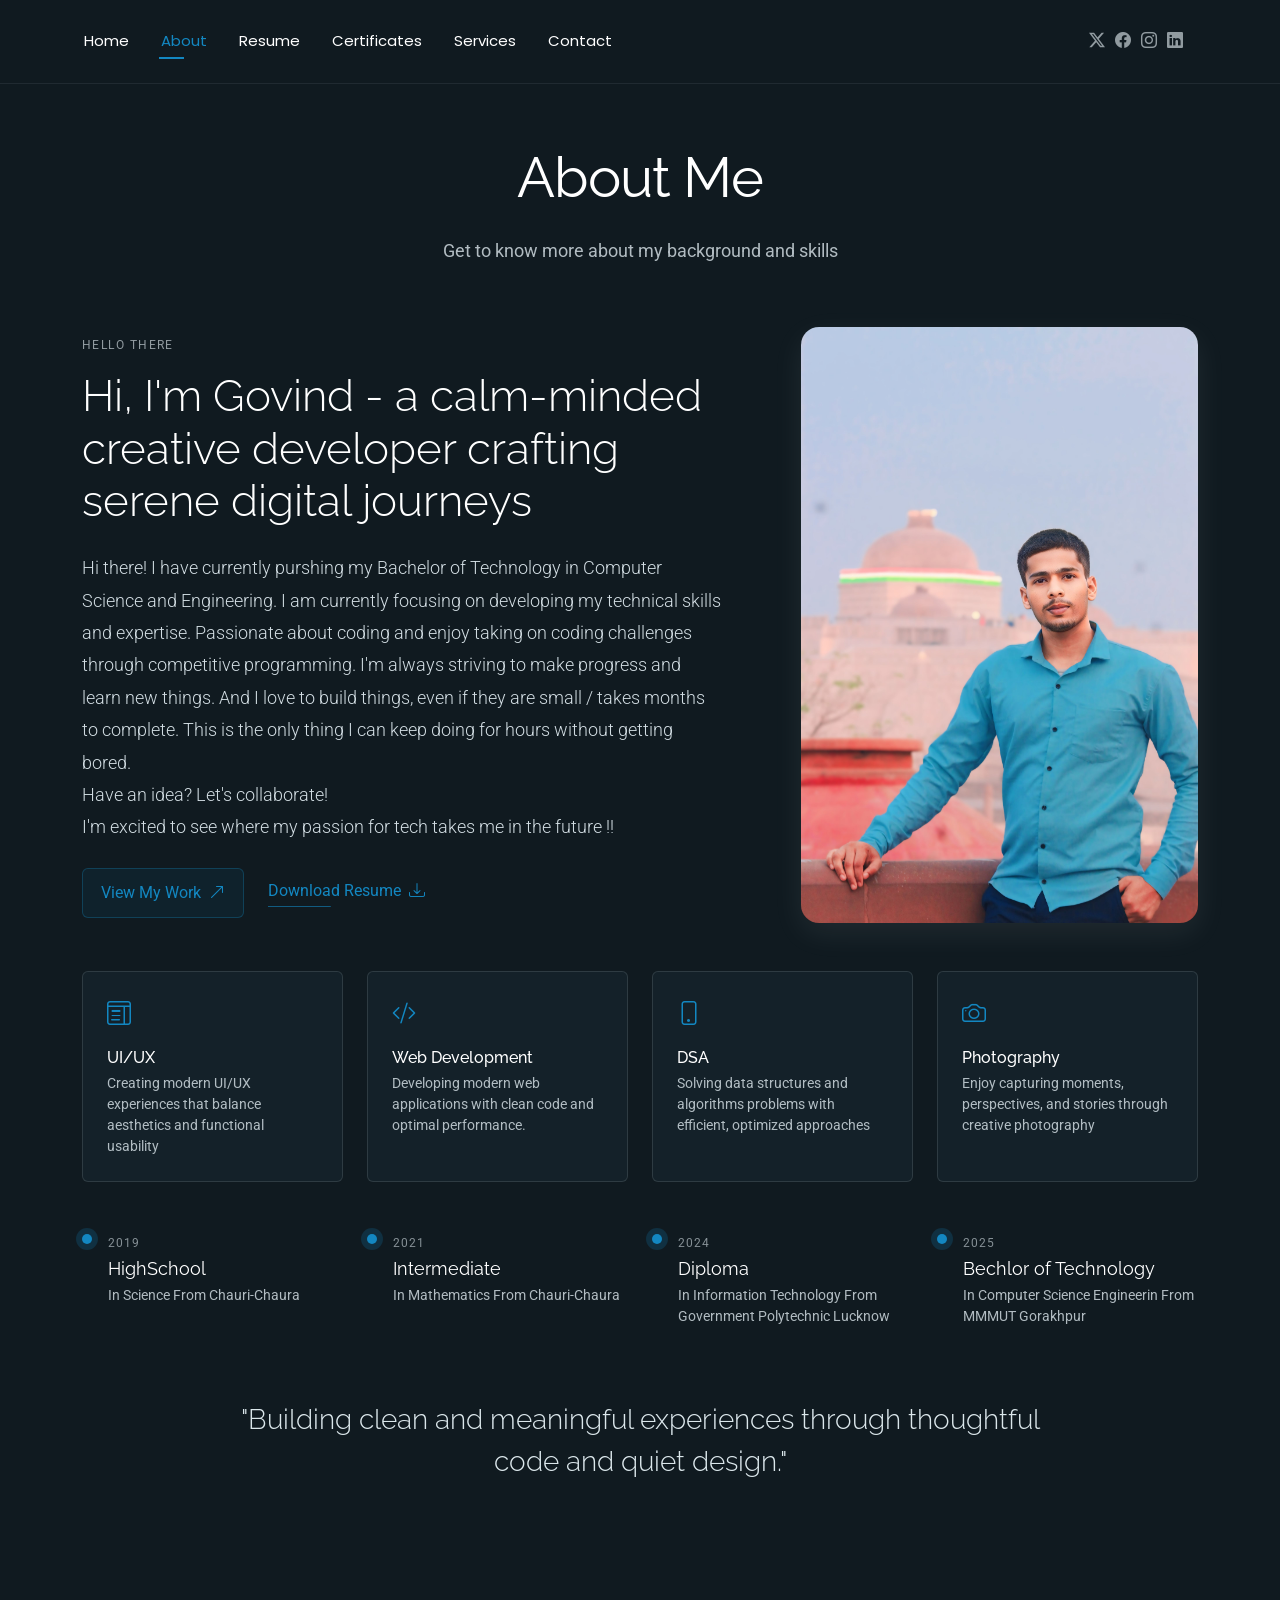
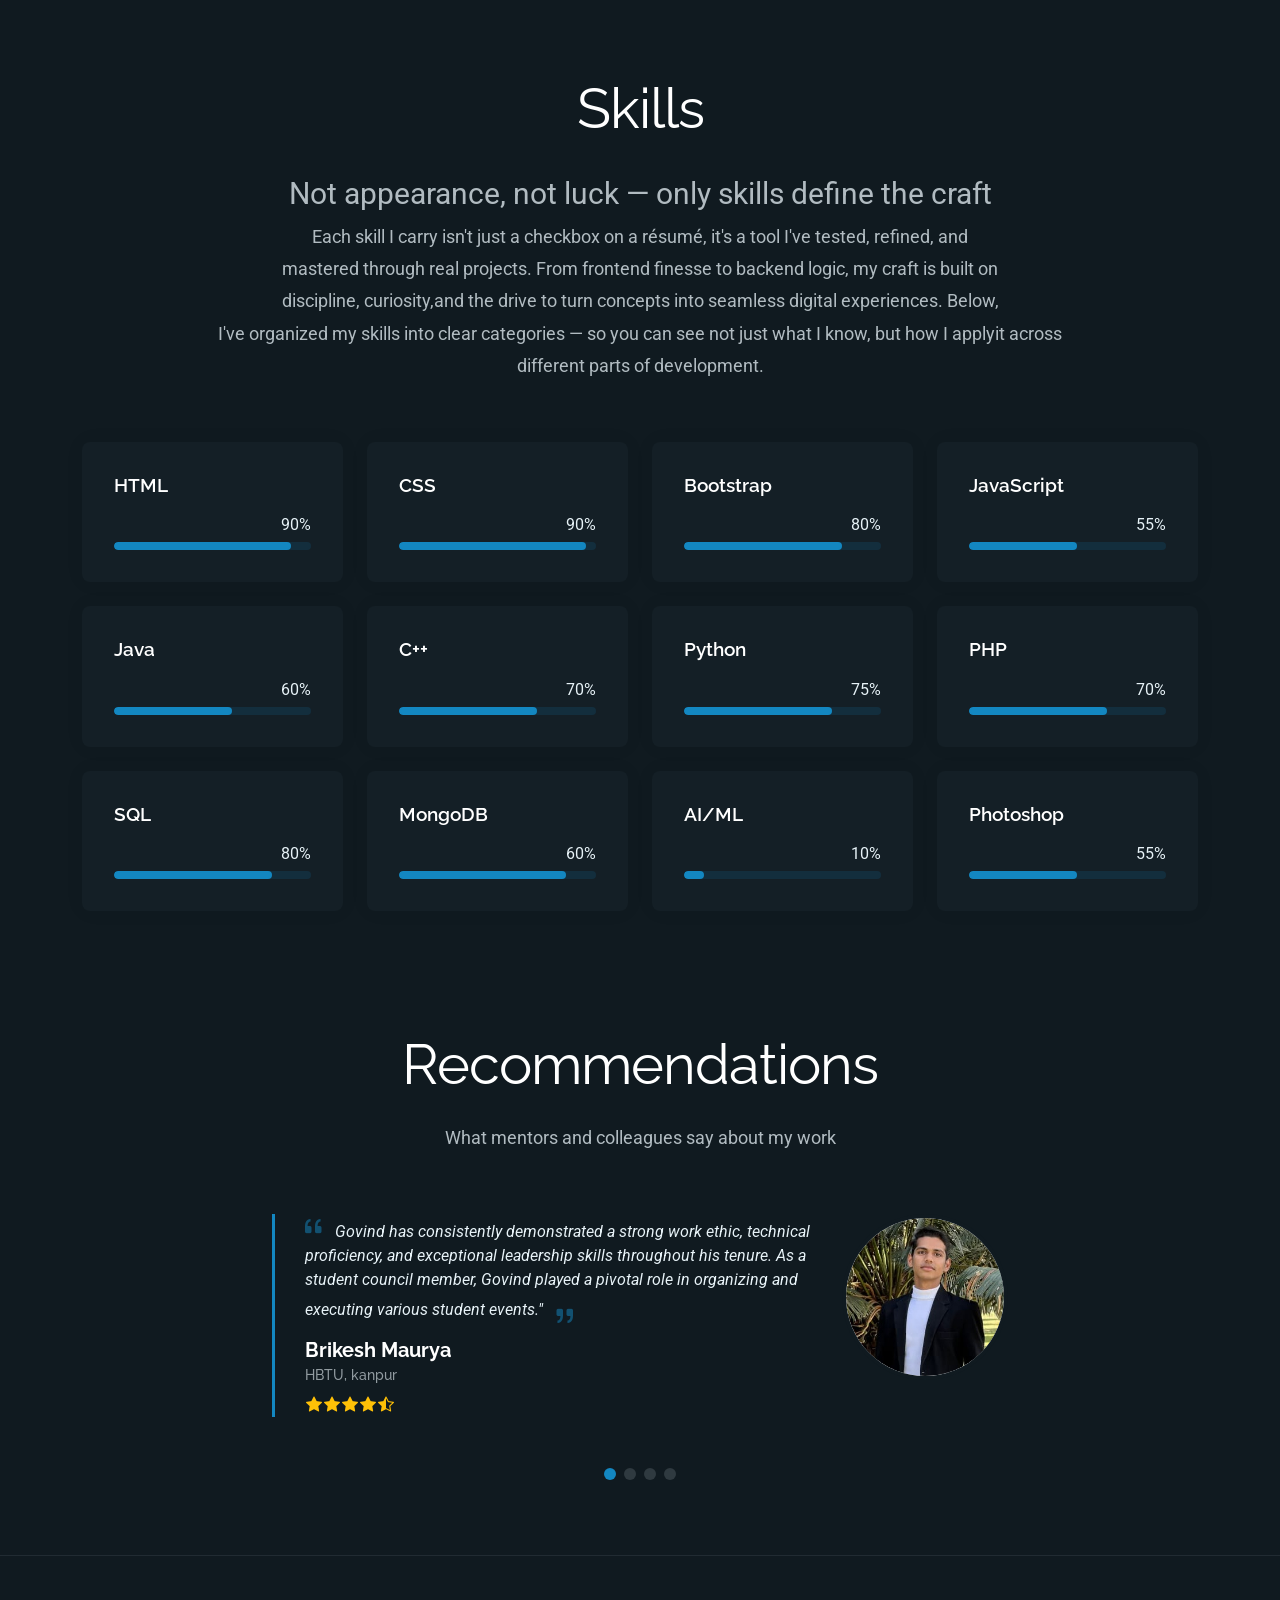
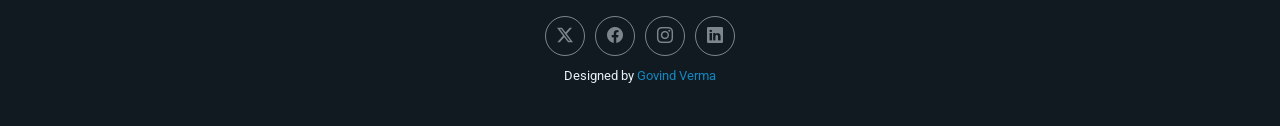
==== commit e5a3a57e: "Update education locations in about.html" ====
--- a/about.html
+++ b/about.html
@@ -139,7 +139,7 @@
                 <span class="dot"></span>
                 <time>2019</time>
                 <h4>HighSchool</h4>
-                <p>In Science From Varanasi</p>
+                <p>In Science From Chauri-Chaura</p>
               </article>
             </div>
             <div class="col-md-6 col-lg-3" data-aos="fade-up" data-aos-delay="180">
@@ -147,7 +147,7 @@
                 <span class="dot"></span>
                 <time>2021</time>
                 <h4>Intermediate</h4>
-                <p>In Mathematics From Varanasi</p>
+                <p>In Mathematics From Chauri-Chaura</p>
               </article>
             </div>
             <div class="col-md-6 col-lg-3" data-aos="fade-up" data-aos-delay="240">
@@ -507,4 +507,4 @@
 
 </body>
 
-</html>+</html>
